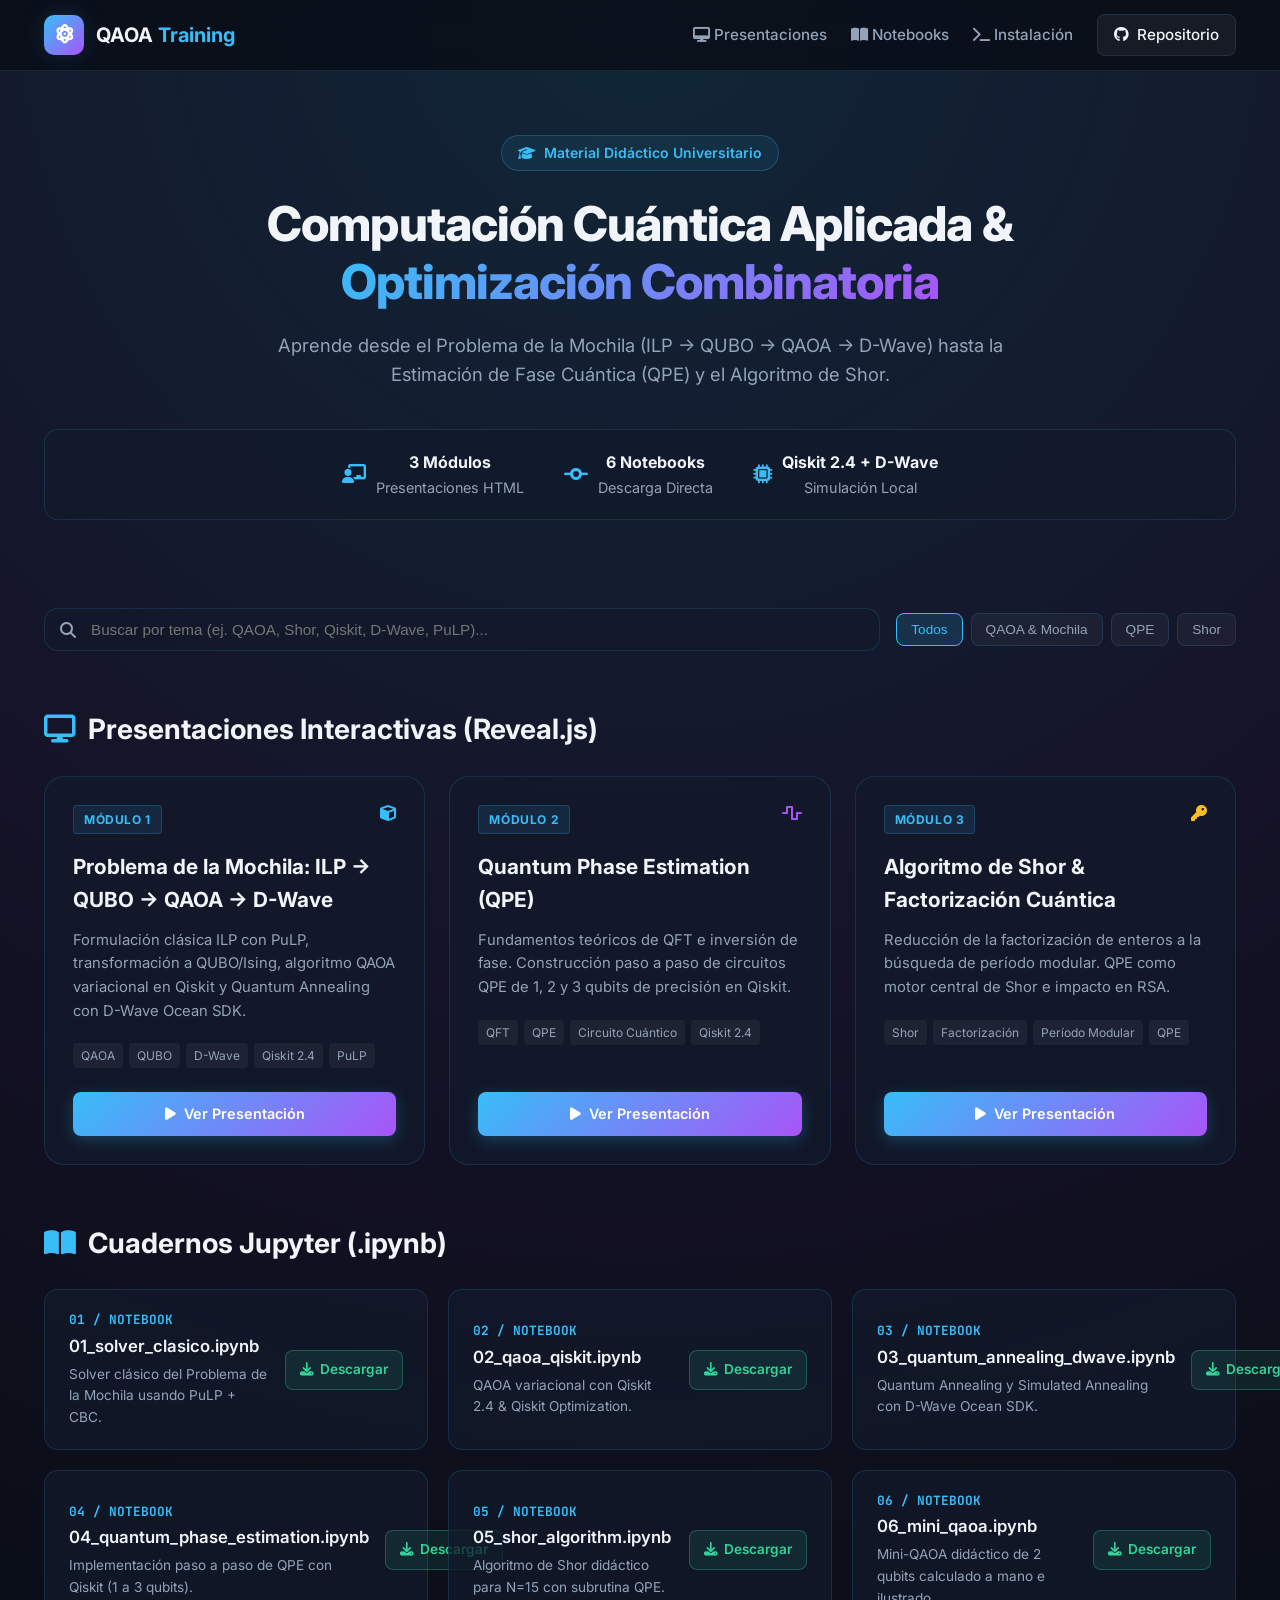
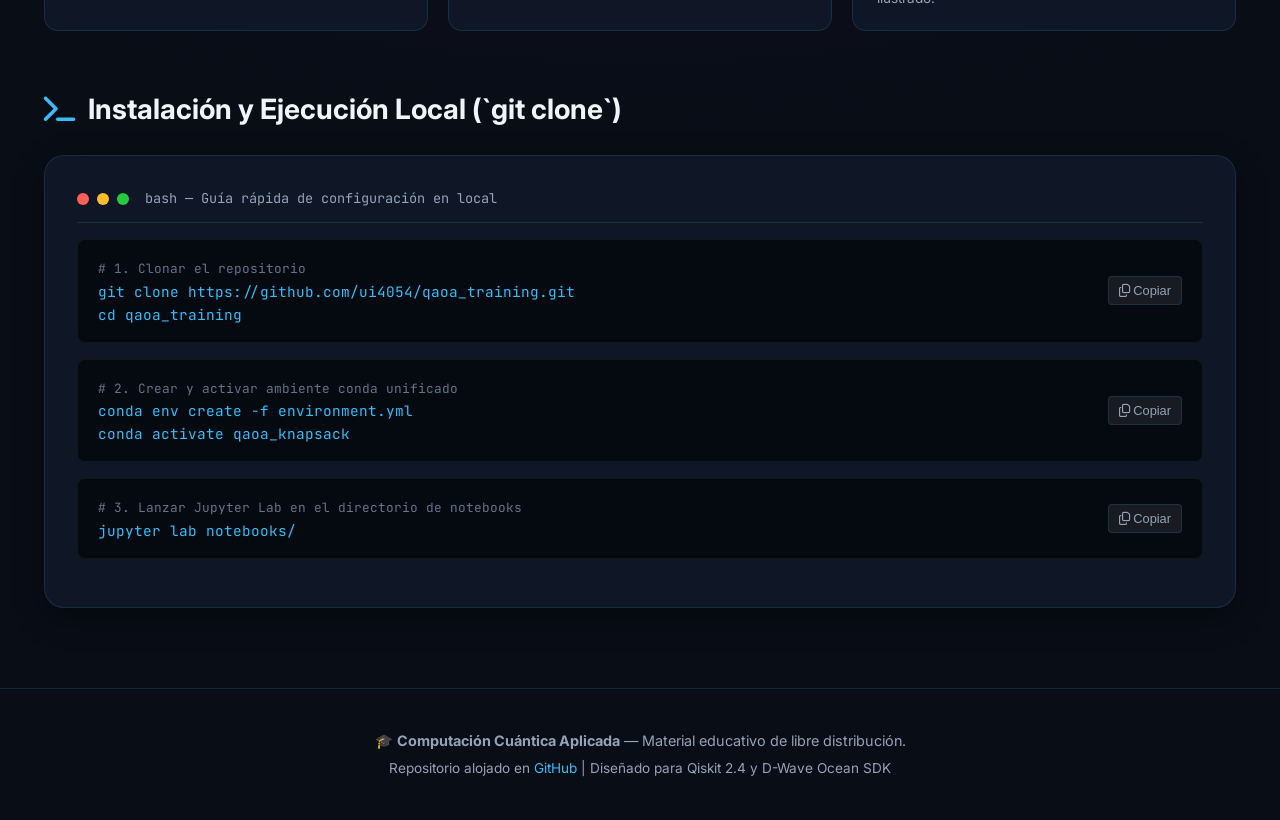
==== index.html @ 71077d7a "Load Main page" ====
<!DOCTYPE html>
<html lang="es-MX">

<head>
  <meta charset="utf-8">
  <meta name="viewport" content="width=device-width, initial-scale=1.0">
  <title>Computación Cuántica Aplicada — Hub Didáctico & Presentaciones</title>
  <meta name="description" content="Portal educativo interactivo sobre optimización combinatoria (QAOA, Quantum Annealing), Quantum Phase Estimation y Algoritmo de Shor. Presentaciones Reveal.js y notebooks Jupyter.">

  <!-- Google Fonts: Inter & JetBrains Mono -->
  <link rel="preconnect" href="https://fonts.googleapis.com">
  <link rel="preconnect" href="https://fonts.gstatic.com" crossorigin>
  <link href="https://fonts.googleapis.com/css2?family=Inter:wght@300;400;500;600;700;800&family=JetBrains+Mono:wght@400;500;700&display=swap" rel="stylesheet">

  <!-- FontAwesome Icons -->
  <link rel="stylesheet" href="https://cdnjs.cloudflare.com/ajax/libs/font-awesome/6.5.1/css/all.min.css">

  <style>
    :root {
      --bg-dark: #090d16;
      --bg-card: rgba(18, 26, 43, 0.75);
      --bg-card-hover: rgba(28, 40, 65, 0.85);
      --border-color: rgba(56, 189, 248, 0.15);
      --border-highlight: rgba(56, 189, 248, 0.4);
      --text-main: #f1f5f9;
      --text-muted: #94a3b8;
      --accent-cyan: #38bdf8;
      --accent-purple: #a855f7;
      --accent-gold: #fbbf24;
      --accent-green: #34d399;
      --accent-pink: #f472b6;
      --gradient-primary: linear-gradient(135deg, #38bdf8 0%, #a855f7 100%);
      --gradient-hero: radial-gradient(circle at 50% 0%, rgba(56, 189, 248, 0.15) 0%, rgba(168, 85, 247, 0.08) 40%, transparent 70%);
      --radius-sm: 8px;
      --radius-md: 14px;
      --radius-lg: 20px;
      --shadow-glow: 0 0 25px rgba(56, 189, 248, 0.15);
    }

    * {
      box-sizing: border-box;
      margin: 0;
      padding: 0;
    }

    body {
      font-family: 'Inter', system-ui, -apple-system, sans-serif;
      background-color: var(--bg-dark);
      background-image: var(--gradient-hero);
      color: var(--text-main);
      line-height: 1.6;
      min-height: 100vh;
      overflow-x: hidden;
    }

    /* Container */
    .container {
      max-width: 1240px;
      margin: 0 auto;
      padding: 0 1.5rem;
    }

    /* Header & Navigation */
    header {
      border-bottom: 1px solid var(--border-color);
      backdrop-filter: blur(12px);
      background: rgba(9, 13, 22, 0.8);
      position: sticky;
      top: 0;
      z-index: 100;
    }

    .nav-wrapper {
      display: flex;
      justify-content: space-between;
      align-items: center;
      height: 70px;
    }

    .logo {
      display: flex;
      align-items: center;
      gap: 12px;
      text-decoration: none;
      color: var(--text-main);
      font-weight: 700;
      font-size: 1.25rem;
    }

    .logo-icon {
      width: 40px;
      height: 40px;
      border-radius: 10px;
      background: var(--gradient-primary);
      display: flex;
      align-items: center;
      justify-content: center;
      color: #fff;
      font-size: 1.2rem;
      box-shadow: var(--shadow-glow);
    }

    .logo-text span {
      color: var(--accent-cyan);
    }

    .nav-links {
      display: flex;
      gap: 1.5rem;
      align-items: center;
      list-style: none;
    }

    .nav-links a {
      color: var(--text-muted);
      text-decoration: none;
      font-weight: 500;
      font-size: 0.95rem;
      transition: all 0.2s ease;
    }

    .nav-links a:hover {
      color: var(--accent-cyan);
    }

    .btn-git {
      background: rgba(255, 255, 255, 0.05);
      border: 1px solid var(--border-color);
      color: var(--text-main) !important;
      padding: 8px 16px;
      border-radius: var(--radius-sm);
      display: flex;
      align-items: center;
      gap: 8px;
      transition: all 0.2s ease;
    }

    .btn-git:hover {
      background: rgba(56, 189, 248, 0.1);
      border-color: var(--accent-cyan);
    }

    /* Hero Section */
    .hero {
      padding: 4rem 0 3rem;
      text-align: center;
      position: relative;
    }

    .hero-badge {
      display: inline-flex;
      align-items: center;
      gap: 8px;
      padding: 6px 16px;
      border-radius: 50px;
      background: rgba(56, 189, 248, 0.08);
      border: 1px solid rgba(56, 189, 248, 0.25);
      color: var(--accent-cyan);
      font-size: 0.875rem;
      font-weight: 600;
      margin-bottom: 1.5rem;
    }

    .hero-title {
      font-size: 3rem;
      font-weight: 800;
      line-height: 1.2;
      margin-bottom: 1.25rem;
      letter-spacing: -0.02em;
    }

    .hero-title .gradient-text {
      background: var(--gradient-primary);
      -webkit-background-clip: text;
      -webkit-text-fill-color: transparent;
    }

    .hero-subtitle {
      max-width: 780px;
      margin: 0 auto 2.5rem;
      font-size: 1.15rem;
      color: var(--text-muted);
      font-weight: 400;
    }

    .stats-bar {
      display: flex;
      justify-content: center;
      gap: 2.5rem;
      flex-wrap: wrap;
      margin-top: 2rem;
      padding: 1.25rem;
      background: var(--bg-card);
      border: 1px solid var(--border-color);
      border-radius: var(--radius-md);
      backdrop-filter: blur(8px);
    }

    .stat-item {
      display: flex;
      align-items: center;
      gap: 10px;
    }

    .stat-icon {
      color: var(--accent-cyan);
      font-size: 1.2rem;
    }

    .stat-val {
      font-weight: 700;
      color: var(--text-main);
    }

    .stat-lbl {
      color: var(--text-muted);
      font-size: 0.9rem;
    }

    /* Search & Filter Bar */
    .filter-section {
      margin: 2.5rem 0 1.5rem;
      display: flex;
      gap: 1rem;
      justify-content: space-between;
      align-items: center;
      flex-wrap: wrap;
    }

    .search-box {
      position: relative;
      flex: 1;
      min-width: 280px;
    }

    .search-box i {
      position: absolute;
      left: 16px;
      top: 50%;
      transform: translateY(-50%);
      color: var(--text-muted);
    }

    .search-input {
      width: 100%;
      padding: 12px 16px 12px 46px;
      background: var(--bg-card);
      border: 1px solid var(--border-color);
      border-radius: var(--radius-md);
      color: var(--text-main);
      font-size: 0.95rem;
      outline: none;
      transition: all 0.2s ease;
    }

    .search-input:focus {
      border-color: var(--accent-cyan);
      box-shadow: 0 0 15px rgba(56, 189, 248, 0.2);
    }

    .filter-tags {
      display: flex;
      gap: 8px;
      flex-wrap: wrap;
    }

    .tag-btn {
      background: rgba(255, 255, 255, 0.04);
      border: 1px solid var(--border-color);
      color: var(--text-muted);
      padding: 8px 14px;
      border-radius: var(--radius-sm);
      font-size: 0.85rem;
      cursor: pointer;
      transition: all 0.2s ease;
    }

    .tag-btn:hover, .tag-btn.active {
      background: rgba(56, 189, 248, 0.15);
      border-color: var(--accent-cyan);
      color: var(--accent-cyan);
    }

    /* Section Titles */
    .section-header {
      margin: 3.5rem 0 1.5rem;
      display: flex;
      align-items: center;
      justify-content: space-between;
    }

    .section-title {
      font-size: 1.75rem;
      font-weight: 700;
      display: flex;
      align-items: center;
      gap: 12px;
    }

    .section-title i {
      color: var(--accent-cyan);
    }

    /* Grid for Presentations */
    .grid-presentations {
      display: grid;
      grid-template-columns: repeat(auto-fit, minmax(350px, 1fr));
      gap: 1.5rem;
    }

    .card-pres {
      background: var(--bg-card);
      border: 1px solid var(--border-color);
      border-radius: var(--radius-lg);
      padding: 1.75rem;
      display: flex;
      flex-direction: column;
      justify-content: space-between;
      transition: all 0.3s cubic-bezier(0.4, 0, 0.2, 1);
      position: relative;
      overflow: hidden;
    }

    .card-pres::before {
      content: '';
      position: absolute;
      top: 0;
      left: 0;
      right: 0;
      height: 4px;
      background: var(--gradient-primary);
      opacity: 0;
      transition: opacity 0.3s ease;
    }

    .card-pres:hover {
      background: var(--bg-card-hover);
      border-color: var(--border-highlight);
      transform: translateY(-4px);
      box-shadow: 0 12px 30px rgba(0, 0, 0, 0.3);
    }

    .card-pres:hover::before {
      opacity: 1;
    }

    .card-header {
      display: flex;
      justify-content: space-between;
      align-items: flex-start;
      margin-bottom: 1rem;
    }

    .mod-badge {
      font-size: 0.75rem;
      font-weight: 700;
      text-transform: uppercase;
      letter-spacing: 0.05em;
      padding: 4px 10px;
      border-radius: 4px;
      background: rgba(56, 189, 248, 0.1);
      color: var(--accent-cyan);
      border: 1px solid rgba(56, 189, 248, 0.2);
    }

    .card-title {
      font-size: 1.3rem;
      font-weight: 700;
      margin-bottom: 0.75rem;
      color: var(--text-main);
    }

    .card-desc {
      color: var(--text-muted);
      font-size: 0.925rem;
      margin-bottom: 1.25rem;
      flex-grow: 1;
    }

    .tags-list {
      display: flex;
      gap: 6px;
      flex-wrap: wrap;
      margin-bottom: 1.5rem;
    }

    .badge-tag {
      font-size: 0.75rem;
      padding: 3px 8px;
      border-radius: 4px;
      background: rgba(255, 255, 255, 0.05);
      color: var(--text-muted);
    }

    .card-actions {
      display: flex;
      gap: 10px;
      flex-wrap: wrap;
    }

    .btn-primary {
      flex: 1;
      min-width: 160px;
      background: var(--gradient-primary);
      color: #fff;
      text-decoration: none;
      padding: 10px 18px;
      border-radius: var(--radius-sm);
      font-weight: 600;
      font-size: 0.9rem;
      display: inline-flex;
      align-items: center;
      justify-content: center;
      gap: 8px;
      transition: all 0.2s ease;
      box-shadow: 0 4px 15px rgba(56, 189, 248, 0.25);
    }

    .btn-primary:hover {
      opacity: 0.95;
      transform: scale(1.02);
    }

    .btn-secondary {
      background: rgba(255, 255, 255, 0.05);
      border: 1px solid var(--border-color);
      color: var(--text-main);
      text-decoration: none;
      padding: 10px 14px;
      border-radius: var(--radius-sm);
      font-size: 0.9rem;
      display: inline-flex;
      align-items: center;
      justify-content: center;
      gap: 6px;
      transition: all 0.2s ease;
    }

    .btn-secondary:hover {
      background: rgba(56, 189, 248, 0.1);
      border-color: var(--accent-cyan);
    }

    /* Grid for Notebooks */
    .grid-notebooks {
      display: grid;
      grid-template-columns: repeat(auto-fit, minmax(360px, 1fr));
      gap: 1.25rem;
    }

    .card-nb {
      background: var(--bg-card);
      border: 1px solid var(--border-color);
      border-radius: var(--radius-md);
      padding: 1.25rem 1.5rem;
      display: flex;
      align-items: center;
      justify-content: space-between;
      gap: 1rem;
      transition: all 0.2s ease;
    }

    .card-nb:hover {
      background: var(--bg-card-hover);
      border-color: var(--border-highlight);
      transform: translateX(4px);
    }

    .nb-info {
      flex: 1;
    }

    .nb-num {
      font-family: 'JetBrains Mono', monospace;
      font-size: 0.8rem;
      font-weight: 700;
      color: var(--accent-cyan);
      margin-bottom: 2px;
    }

    .nb-name {
      font-weight: 600;
      font-size: 1.05rem;
      color: var(--text-main);
      margin-bottom: 4px;
    }

    .nb-desc {
      font-size: 0.85rem;
      color: var(--text-muted);
    }

    .nb-actions {
      display: flex;
      gap: 8px;
    }

    .btn-dl {
      background: rgba(52, 211, 153, 0.1);
      border: 1px solid rgba(52, 211, 153, 0.3);
      color: var(--accent-green);
      padding: 8px 14px;
      border-radius: var(--radius-sm);
      text-decoration: none;
      font-size: 0.85rem;
      font-weight: 600;
      display: inline-flex;
      align-items: center;
      gap: 6px;
      transition: all 0.2s ease;
    }

    .btn-dl:hover {
      background: rgba(52, 211, 153, 0.2);
      transform: scale(1.05);
    }

    /* Terminal Setup Section */
    .setup-card {
      background: var(--bg-card);
      border: 1px solid var(--border-color);
      border-radius: var(--radius-lg);
      padding: 2rem;
      margin-top: 1rem;
      box-shadow: 0 10px 30px rgba(0, 0, 0, 0.4);
    }

    .term-header {
      display: flex;
      align-items: center;
      gap: 8px;
      margin-bottom: 1rem;
      padding-bottom: 0.75rem;
      border-bottom: 1px solid var(--border-color);
    }

    .term-dot {
      width: 12px;
      height: 12px;
      border-radius: 50%;
    }

    .dot-red { background: #ff5f56; }
    .dot-yellow { background: #ffbd2e; }
    .dot-green { background: #27c93f; }

    .term-title {
      font-family: 'JetBrains Mono', monospace;
      font-size: 0.85rem;
      color: var(--text-muted);
      margin-left: 8px;
    }

    .cmd-block {
      background: rgba(5, 8, 15, 0.9);
      border: 1px solid rgba(255, 255, 255, 0.05);
      border-radius: var(--radius-sm);
      padding: 1rem 1.25rem;
      font-family: 'JetBrains Mono', monospace;
      font-size: 0.9rem;
      color: #e2e8f0;
      margin-bottom: 1rem;
      display: flex;
      justify-content: space-between;
      align-items: center;
    }

    .cmd-text {
      color: var(--accent-cyan);
    }

    .cmd-comment {
      color: #64748b;
      font-size: 0.8rem;
    }

    .btn-copy {
      background: rgba(255, 255, 255, 0.08);
      border: 1px solid var(--border-color);
      color: var(--text-muted);
      padding: 6px 10px;
      border-radius: 4px;
      cursor: pointer;
      font-size: 0.8rem;
      transition: all 0.2s ease;
    }

    .btn-copy:hover {
      background: rgba(56, 189, 248, 0.2);
      color: var(--accent-cyan);
    }

    /* Footer */
    footer {
      margin-top: 5rem;
      border-top: 1px solid var(--border-color);
      padding: 2.5rem 0;
      text-align: center;
      color: var(--text-muted);
      font-size: 0.9rem;
    }

    footer a {
      color: var(--accent-cyan);
      text-decoration: none;
    }

    footer a:hover {
      text-decoration: underline;
    }

    /* Responsive */
    @media (max-width: 768px) {
      .hero-title {
        font-size: 2.1rem;
      }

      .stats-bar {
        gap: 1rem;
      }

      .nav-links {
        display: none;
      }
    }
  </style>
</head>

<body>

  <!-- Navigation -->
  <header>
    <div class="container nav-wrapper">
      <a href="#" class="logo">
        <div class="logo-icon">
          <i class="fa-solid fa-atom"></i>
        </div>
        <div class="logo-text">QAOA <span>Training</span></div>
      </a>
      <ul class="nav-links">
        <li><a href="#presentaciones"><i class="fa-solid fa-desktop"></i> Presentaciones</a></li>
        <li><a href="#notebooks"><i class="fa-solid fa-book-open"></i> Notebooks</a></li>
        <li><a href="#instalacion"><i class="fa-solid fa-terminal"></i> Instalación</a></li>
        <li>
          <a href="https://github.com/ui4054/qaoa_training" target="_blank" class="btn-git">
            <i class="fa-brands fa-github"></i> Repositorio
          </a>
        </li>
      </ul>
    </div>
  </header>

  <main class="container">

    <!-- Hero Section -->
    <section class="hero">
      <div class="hero-badge">
        <i class="fa-solid fa-graduation-cap"></i> Material Didáctico Universitario
      </div>
      <h1 class="hero-title">
        Computación Cuántica Aplicada &<br>
        <span class="gradient-text">Optimización Combinatoria</span>
      </h1>
      <p class="hero-subtitle">
        Aprende desde el Problema de la Mochila (ILP → QUBO → QAOA → D-Wave) hasta la Estimación de Fase Cuántica (QPE) y el Algoritmo de Shor.
      </p>

      <!-- Quick Stats -->
      <div class="stats-bar">
        <div class="stat-item">
          <i class="fa-solid fa-chalkboard-user stat-icon"></i>
          <div>
            <div class="stat-val">3 Módulos</div>
            <div class="stat-lbl">Presentaciones HTML</div>
          </div>
        </div>
        <div class="stat-item">
          <i class="fa-solid fa-code-commit stat-icon"></i>
          <div>
            <div class="stat-val">6 Notebooks</div>
            <div class="stat-lbl">Descarga Directa</div>
          </div>
        </div>
        <div class="stat-item">
          <i class="fa-solid fa-microchip stat-icon"></i>
          <div>
            <div class="stat-val">Qiskit 2.4 + D-Wave</div>
            <div class="stat-lbl">Simulación Local</div>
          </div>
        </div>
      </div>
    </section>

    <!-- Filter & Search Section -->
    <section class="filter-section">
      <div class="search-box">
        <i class="fa-solid fa-magnifying-glass"></i>
        <input type="text" id="searchInput" class="search-input" placeholder="Buscar por tema (ej. QAOA, Shor, Qiskit, D-Wave, PuLP)...">
      </div>
      <div class="filter-tags">
        <button class="tag-btn active" data-filter="all">Todos</button>
        <button class="tag-btn" data-filter="qaoa">QAOA & Mochila</button>
        <button class="tag-btn" data-filter="qpe">QPE</button>
        <button class="tag-btn" data-filter="shor">Shor</button>
      </div>
    </section>

    <!-- Section 1: Presentaciones HTML -->
    <section id="presentaciones">
      <div class="section-header">
        <h2 class="section-title">
          <i class="fa-solid fa-display"></i> Presentaciones Interactivas (Reveal.js)
        </h2>
      </div>

      <div class="grid-presentations" id="presentationsGrid">

        <!-- Card 1: QAOA -->
        <article class="card-pres" data-tags="qaoa mochila ilp qubo dwave qiskit">
          <div>
            <div class="card-header">
              <span class="mod-badge">Módulo 1</span>
              <i class="fa-solid fa-cube" style="color: var(--accent-cyan);"></i>
            </div>
            <h3 class="card-title">Problema de la Mochila: ILP → QUBO → QAOA → D-Wave</h3>
            <p class="card-desc">
              Formulación clásica ILP con PuLP, transformación a QUBO/Ising, algoritmo QAOA variacional en Qiskit y Quantum Annealing con D-Wave Ocean SDK.
            </p>
            <div class="tags-list">
              <span class="badge-tag">QAOA</span>
              <span class="badge-tag">QUBO</span>
              <span class="badge-tag">D-Wave</span>
              <span class="badge-tag">Qiskit 2.4</span>
              <span class="badge-tag">PuLP</span>
            </div>
          </div>
          <div class="card-actions">
            <a href="presentation/qaoa.html" target="_blank" class="btn-primary">
              <i class="fa-solid fa-play"></i> Ver Presentación
            </a>
          </div>
        </article>

        <!-- Card 2: QPE -->
        <article class="card-pres" data-tags="qpe qft fase precision qiskit">
          <div>
            <div class="card-header">
              <span class="mod-badge">Módulo 2</span>
              <i class="fa-solid fa-wave-square" style="color: var(--accent-purple);"></i>
            </div>
            <h3 class="card-title">Quantum Phase Estimation (QPE)</h3>
            <p class="card-desc">
              Fundamentos teóricos de QFT e inversión de fase. Construcción paso a paso de circuitos QPE de 1, 2 y 3 qubits de precisión en Qiskit.
            </p>
            <div class="tags-list">
              <span class="badge-tag">QFT</span>
              <span class="badge-tag">QPE</span>
              <span class="badge-tag">Circuito Cuántico</span>
              <span class="badge-tag">Qiskit 2.4</span>
            </div>
          </div>
          <div class="card-actions">
            <a href="presentation/quantum_phase_estimation.html" target="_blank" class="btn-primary">
              <i class="fa-solid fa-play"></i> Ver Presentación
            </a>
          </div>
        </article>

        <!-- Card 3: Shor -->
        <article class="card-pres" data-tags="shor rsa criptografia periodos factorizacion">
          <div>
            <div class="card-header">
              <span class="mod-badge">Módulo 3</span>
              <i class="fa-solid fa-key" style="color: var(--accent-gold);"></i>
            </div>
            <h3 class="card-title">Algoritmo de Shor & Factorización Cuántica</h3>
            <p class="card-desc">
              Reducción de la factorización de enteros a la búsqueda de período modular. QPE como motor central de Shor e impacto en RSA.
            </p>
            <div class="tags-list">
              <span class="badge-tag">Shor</span>
              <span class="badge-tag">Factorización</span>
              <span class="badge-tag">Período Modular</span>
              <span class="badge-tag">QPE</span>
            </div>
          </div>
          <div class="card-actions">
            <a href="presentation/shor_presentation.html" target="_blank" class="btn-primary">
              <i class="fa-solid fa-play"></i> Ver Presentación
            </a>
          </div>
        </article>

      </div>
    </section>

    <!-- Section 2: Notebooks Download -->
    <section id="notebooks">
      <div class="section-header">
        <h2 class="section-title">
          <i class="fa-solid fa-book-open"></i> Cuadernos Jupyter (.ipynb)
        </h2>
      </div>

      <div class="grid-notebooks" id="notebooksGrid">

        <!-- NB 1 -->
        <div class="card-nb" data-tags="qaoa mochila ilp pulp clasico">
          <div class="nb-info">
            <div class="nb-num">01 / NOTEBOOK</div>
            <div class="nb-name">01_solver_clasico.ipynb</div>
            <div class="nb-desc">Solver clásico del Problema de la Mochila usando PuLP + CBC.</div>
          </div>
          <div class="nb-actions">
            <a href="notebooks/01_solver_clasico.ipynb" download class="btn-dl" title="Descargar cuaderno">
              <i class="fa-solid fa-download"></i> Descargar
            </a>
          </div>
        </div>

        <!-- NB 2 -->
        <div class="card-nb" data-tags="qaoa qiskit mochila qubo">
          <div class="nb-info">
            <div class="nb-num">02 / NOTEBOOK</div>
            <div class="nb-name">02_qaoa_qiskit.ipynb</div>
            <div class="nb-desc">QAOA variacional con Qiskit 2.4 & Qiskit Optimization.</div>
          </div>
          <div class="nb-actions">
            <a href="notebooks/02_qaoa_qiskit.ipynb" download class="btn-dl" title="Descargar cuaderno">
              <i class="fa-solid fa-download"></i> Descargar
            </a>
          </div>
        </div>

        <!-- NB 3 -->
        <div class="card-nb" data-tags="dwave annealing mochila ocean">
          <div class="nb-info">
            <div class="nb-num">03 / NOTEBOOK</div>
            <div class="nb-name">03_quantum_annealing_dwave.ipynb</div>
            <div class="nb-desc">Quantum Annealing y Simulated Annealing con D-Wave Ocean SDK.</div>
          </div>
          <div class="nb-actions">
            <a href="notebooks/03_quantum_annealing_dwave.ipynb" download class="btn-dl" title="Descargar cuaderno">
              <i class="fa-solid fa-download"></i> Descargar
            </a>
          </div>
        </div>

        <!-- NB 4 -->
        <div class="card-nb" data-tags="qpe qft qiskit fase">
          <div class="nb-info">
            <div class="nb-num">04 / NOTEBOOK</div>
            <div class="nb-name">04_quantum_phase_estimation.ipynb</div>
            <div class="nb-desc">Implementación paso a paso de QPE con Qiskit (1 a 3 qubits).</div>
          </div>
          <div class="nb-actions">
            <a href="notebooks/04_quantum_phase_estimation.ipynb" download class="btn-dl" title="Descargar cuaderno">
              <i class="fa-solid fa-download"></i> Descargar
            </a>
          </div>
        </div>

        <!-- NB 5 -->
        <div class="card-nb" data-tags="shor factorizacion qpe qiskit">
          <div class="nb-info">
            <div class="nb-num">05 / NOTEBOOK</div>
            <div class="nb-name">05_shor_algorithm.ipynb</div>
            <div class="nb-desc">Algoritmo de Shor didáctico para N=15 con subrutina QPE.</div>
          </div>
          <div class="nb-actions">
            <a href="notebooks/05_shor_algorithm.ipynb" download class="btn-dl" title="Descargar cuaderno">
              <i class="fa-solid fa-download"></i> Descargar
            </a>
          </div>
        </div>

        <!-- NB 6 -->
        <div class="card-nb" data-tags="mini qaoa didactico manual">
          <div class="nb-info">
            <div class="nb-num">06 / NOTEBOOK</div>
            <div class="nb-name">06_mini_qaoa.ipynb</div>
            <div class="nb-desc">Mini-QAOA didáctico de 2 qubits calculado a mano e ilustrado.</div>
          </div>
          <div class="nb-actions">
            <a href="notebooks/06_mini_qaoa.ipynb" download class="btn-dl" title="Descargar cuaderno">
              <i class="fa-solid fa-download"></i> Descargar
            </a>
          </div>
        </div>

      </div>
    </section>

    <!-- Section 3: Git Clone & Local Setup -->
    <section id="instalacion">
      <div class="section-header">
        <h2 class="section-title">
          <i class="fa-solid fa-terminal"></i> Instalación y Ejecución Local (`git clone`)
        </h2>
      </div>

      <div class="setup-card">
        <div class="term-header">
          <span class="term-dot dot-red"></span>
          <span class="term-dot dot-yellow"></span>
          <span class="term-dot dot-green"></span>
          <span class="term-title">bash — Guía rápida de configuración en local</span>
        </div>

        <!-- Step 1 -->
        <div class="cmd-block">
          <div>
            <span class="cmd-comment"># 1. Clonar el repositorio</span><br>
            <span class="cmd-text">git clone https://github.com/ui4054/qaoa_training.git</span><br>
            <span class="cmd-text">cd qaoa_training</span>
          </div>
          <button class="btn-copy" onclick="copyText('git clone https://github.com/ui4054/qaoa_training.git && cd qaoa_training', this)">
            <i class="fa-regular fa-copy"></i> Copiar
          </button>
        </div>

        <!-- Step 2 -->
        <div class="cmd-block">
          <div>
            <span class="cmd-comment"># 2. Crear y activar ambiente conda unificado</span><br>
            <span class="cmd-text">conda env create -f environment.yml</span><br>
            <span class="cmd-text">conda activate qaoa_knapsack</span>
          </div>
          <button class="btn-copy" onclick="copyText('conda env create -f environment.yml && conda activate qaoa_knapsack', this)">
            <i class="fa-regular fa-copy"></i> Copiar
          </button>
        </div>

        <!-- Step 3 -->
        <div class="cmd-block">
          <div>
            <span class="cmd-comment"># 3. Lanzar Jupyter Lab en el directorio de notebooks</span><br>
            <span class="cmd-text">jupyter lab notebooks/</span>
          </div>
          <button class="btn-copy" onclick="copyText('jupyter lab notebooks/', this)">
            <i class="fa-regular fa-copy"></i> Copiar
          </button>
        </div>

      </div>
    </section>

  </main>

  <!-- Footer -->
  <footer>
    <div class="container">
      <p>🎓 <strong>Computación Cuántica Aplicada</strong> — Material educativo de libre distribución.</p>
      <p style="margin-top: 6px; font-size: 0.85rem;">
        Repositorio alojado en <a href="https://github.com/ui4054/qaoa_training" target="_blank">GitHub</a> | Diseñado para Qiskit 2.4 y D-Wave Ocean SDK
      </p>
    </div>
  </footer>

  <!-- Scripts -->
  <script>
    // Copy helper
    function copyText(text, btnElement) {
      navigator.clipboard.writeText(text).then(() => {
        const originalHTML = btnElement.innerHTML;
        btnElement.innerHTML = '<i class="fa-solid fa-check"></i> ¡Copiado!';
        btnElement.style.color = '#34d399';
        btnElement.style.borderColor = '#34d399';
        setTimeout(() => {
          btnElement.innerHTML = originalHTML;
          btnElement.style.color = '';
          btnElement.style.borderColor = '';
        }, 2000);
      });
    }

    // Search and filter logic
    const searchInput = document.getElementById('searchInput');
    const tagButtons = document.querySelectorAll('.tag-btn');
    const presCards = document.querySelectorAll('.card-pres');
    const nbCards = document.querySelectorAll('.card-nb');

    let currentFilter = 'all';

    function filterItems() {
      const query = searchInput.value.toLowerCase().trim();

      // Filter Presentations
      presCards.forEach(card => {
        const tags = card.getAttribute('data-tags') || '';
        const text = card.textContent.toLowerCase();
        const matchesTag = (currentFilter === 'all') || tags.includes(currentFilter);
        const matchesQuery = !query || text.includes(query) || tags.includes(query);

        if (matchesTag && matchesQuery) {
          card.style.display = 'flex';
        } else {
          card.style.display = 'none';
        }
      });

      // Filter Notebooks
      nbCards.forEach(card => {
        const tags = card.getAttribute('data-tags') || '';
        const text = card.textContent.toLowerCase();
        const matchesTag = (currentFilter === 'all') || tags.includes(currentFilter);
        const matchesQuery = !query || text.includes(query) || tags.includes(query);

        if (matchesTag && matchesQuery) {
          card.style.display = 'flex';
        } else {
          card.style.display = 'none';
        }
      });
    }

    searchInput.addEventListener('input', filterItems);

    tagButtons.forEach(btn => {
      btn.addEventListener('click', () => {
        tagButtons.forEach(b => b.classList.remove('active'));
        btn.classList.add('active');
        currentFilter = btn.getAttribute('data-filter');
        filterItems();
      });
    });
  </script>
</body>

</html>
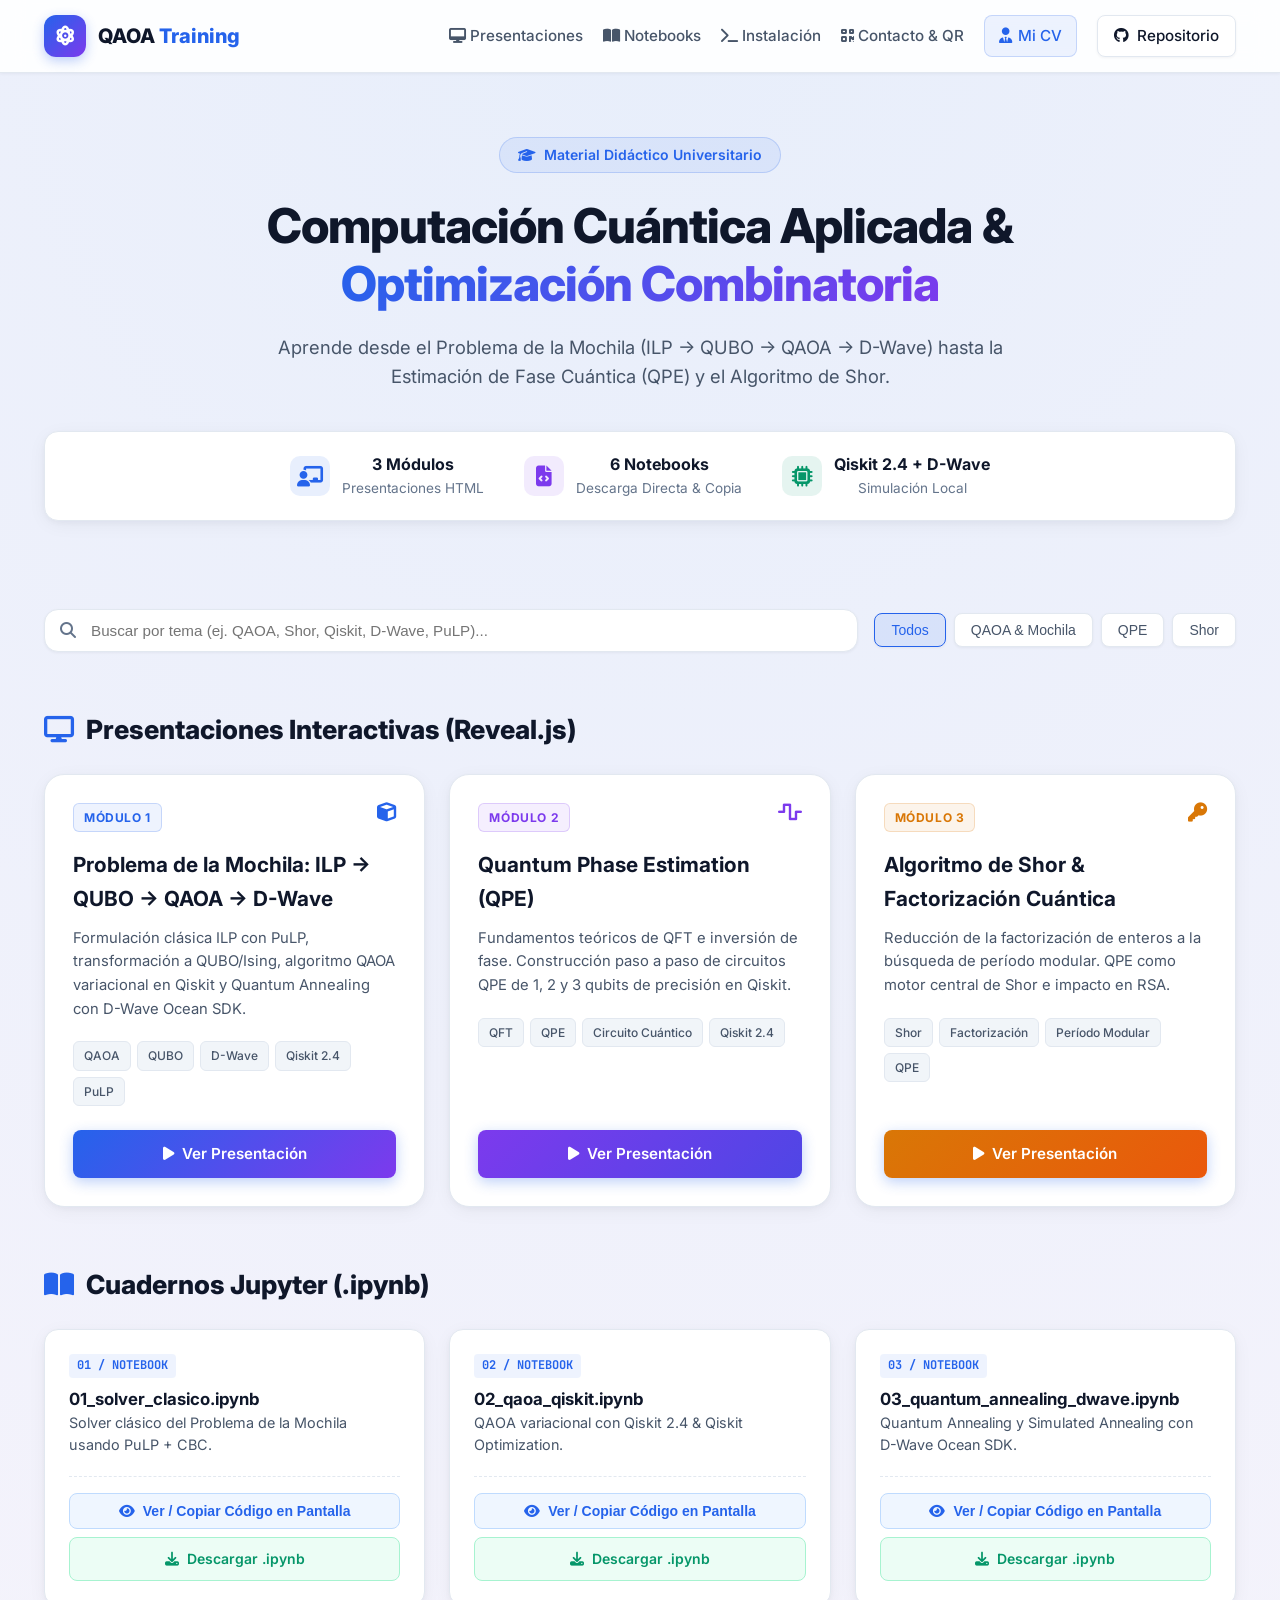
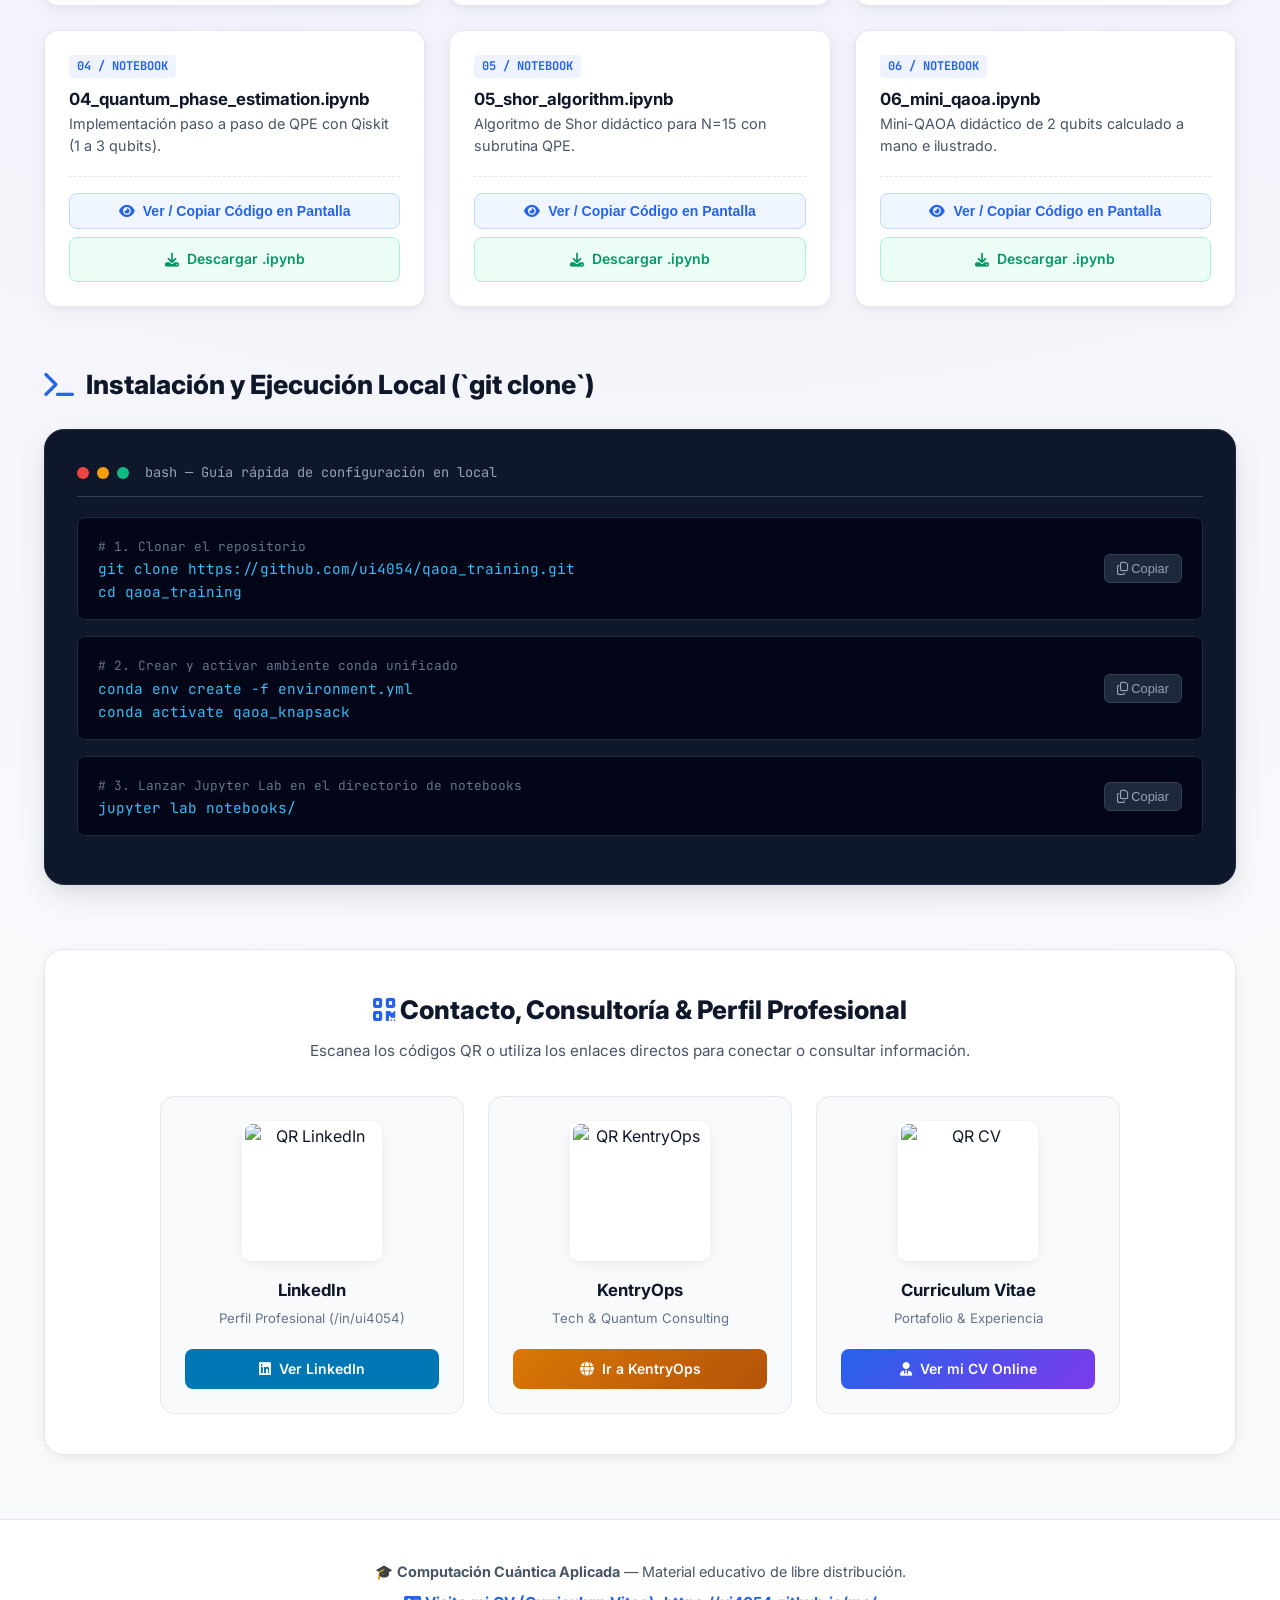
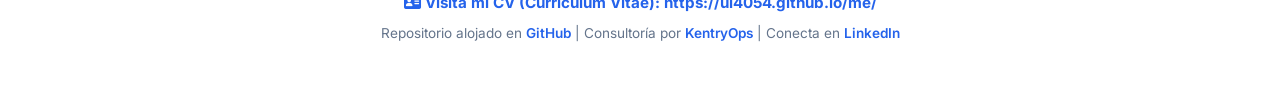
==== commit fb08b699: "Update landing page" ====
--- a/index.html
+++ b/index.html
@@ -4,685 +4,105 @@
 <head>
   <meta charset="utf-8">
   <meta name="viewport" content="width=device-width, initial-scale=1.0">
-  <title>Computación Cuántica Aplicada — Hub Didáctico & Presentaciones</title>
+  
+  <!-- Título y Metadatos de SEO -->
+  <title>Computación Cuántica Aplicada — Hub Didáctico &amp; Presentaciones</title>
   <meta name="description" content="Portal educativo interactivo sobre optimización combinatoria (QAOA, Quantum Annealing), Quantum Phase Estimation y Algoritmo de Shor. Presentaciones Reveal.js y notebooks Jupyter.">
-
-  <!-- Google Fonts: Inter & JetBrains Mono -->
+  <meta name="author" content="KentryOps &amp; ui4054">
+
+  <!-- Fuentes Externas (Google Fonts) -->
   <link rel="preconnect" href="https://fonts.googleapis.com">
   <link rel="preconnect" href="https://fonts.gstatic.com" crossorigin>
   <link href="https://fonts.googleapis.com/css2?family=Inter:wght@300;400;500;600;700;800&family=JetBrains+Mono:wght@400;500;700&display=swap" rel="stylesheet">
 
-  <!-- FontAwesome Icons -->
+  <!-- Iconografía FontAwesome -->
   <link rel="stylesheet" href="https://cdnjs.cloudflare.com/ajax/libs/font-awesome/6.5.1/css/all.min.css">
 
-  <style>
-    :root {
-      --bg-dark: #090d16;
-      --bg-card: rgba(18, 26, 43, 0.75);
-      --bg-card-hover: rgba(28, 40, 65, 0.85);
-      --border-color: rgba(56, 189, 248, 0.15);
-      --border-highlight: rgba(56, 189, 248, 0.4);
-      --text-main: #f1f5f9;
-      --text-muted: #94a3b8;
-      --accent-cyan: #38bdf8;
-      --accent-purple: #a855f7;
-      --accent-gold: #fbbf24;
-      --accent-green: #34d399;
-      --accent-pink: #f472b6;
-      --gradient-primary: linear-gradient(135deg, #38bdf8 0%, #a855f7 100%);
-      --gradient-hero: radial-gradient(circle at 50% 0%, rgba(56, 189, 248, 0.15) 0%, rgba(168, 85, 247, 0.08) 40%, transparent 70%);
-      --radius-sm: 8px;
-      --radius-md: 14px;
-      --radius-lg: 20px;
-      --shadow-glow: 0 0 25px rgba(56, 189, 248, 0.15);
-    }
-
-    * {
-      box-sizing: border-box;
-      margin: 0;
-      padding: 0;
-    }
-
-    body {
-      font-family: 'Inter', system-ui, -apple-system, sans-serif;
-      background-color: var(--bg-dark);
-      background-image: var(--gradient-hero);
-      color: var(--text-main);
-      line-height: 1.6;
-      min-height: 100vh;
-      overflow-x: hidden;
-    }
-
-    /* Container */
-    .container {
-      max-width: 1240px;
-      margin: 0 auto;
-      padding: 0 1.5rem;
-    }
-
-    /* Header & Navigation */
-    header {
-      border-bottom: 1px solid var(--border-color);
-      backdrop-filter: blur(12px);
-      background: rgba(9, 13, 22, 0.8);
-      position: sticky;
-      top: 0;
-      z-index: 100;
-    }
-
-    .nav-wrapper {
-      display: flex;
-      justify-content: space-between;
-      align-items: center;
-      height: 70px;
-    }
-
-    .logo {
-      display: flex;
-      align-items: center;
-      gap: 12px;
-      text-decoration: none;
-      color: var(--text-main);
-      font-weight: 700;
-      font-size: 1.25rem;
-    }
-
-    .logo-icon {
-      width: 40px;
-      height: 40px;
-      border-radius: 10px;
-      background: var(--gradient-primary);
-      display: flex;
-      align-items: center;
-      justify-content: center;
-      color: #fff;
-      font-size: 1.2rem;
-      box-shadow: var(--shadow-glow);
-    }
-
-    .logo-text span {
-      color: var(--accent-cyan);
-    }
-
-    .nav-links {
-      display: flex;
-      gap: 1.5rem;
-      align-items: center;
-      list-style: none;
-    }
-
-    .nav-links a {
-      color: var(--text-muted);
-      text-decoration: none;
-      font-weight: 500;
-      font-size: 0.95rem;
-      transition: all 0.2s ease;
-    }
-
-    .nav-links a:hover {
-      color: var(--accent-cyan);
-    }
-
-    .btn-git {
-      background: rgba(255, 255, 255, 0.05);
-      border: 1px solid var(--border-color);
-      color: var(--text-main) !important;
-      padding: 8px 16px;
-      border-radius: var(--radius-sm);
-      display: flex;
-      align-items: center;
-      gap: 8px;
-      transition: all 0.2s ease;
-    }
-
-    .btn-git:hover {
-      background: rgba(56, 189, 248, 0.1);
-      border-color: var(--accent-cyan);
-    }
-
-    /* Hero Section */
-    .hero {
-      padding: 4rem 0 3rem;
-      text-align: center;
-      position: relative;
-    }
-
-    .hero-badge {
-      display: inline-flex;
-      align-items: center;
-      gap: 8px;
-      padding: 6px 16px;
-      border-radius: 50px;
-      background: rgba(56, 189, 248, 0.08);
-      border: 1px solid rgba(56, 189, 248, 0.25);
-      color: var(--accent-cyan);
-      font-size: 0.875rem;
-      font-weight: 600;
-      margin-bottom: 1.5rem;
-    }
-
-    .hero-title {
-      font-size: 3rem;
-      font-weight: 800;
-      line-height: 1.2;
-      margin-bottom: 1.25rem;
-      letter-spacing: -0.02em;
-    }
-
-    .hero-title .gradient-text {
-      background: var(--gradient-primary);
-      -webkit-background-clip: text;
-      -webkit-text-fill-color: transparent;
-    }
-
-    .hero-subtitle {
-      max-width: 780px;
-      margin: 0 auto 2.5rem;
-      font-size: 1.15rem;
-      color: var(--text-muted);
-      font-weight: 400;
-    }
-
-    .stats-bar {
-      display: flex;
-      justify-content: center;
-      gap: 2.5rem;
-      flex-wrap: wrap;
-      margin-top: 2rem;
-      padding: 1.25rem;
-      background: var(--bg-card);
-      border: 1px solid var(--border-color);
-      border-radius: var(--radius-md);
-      backdrop-filter: blur(8px);
-    }
-
-    .stat-item {
-      display: flex;
-      align-items: center;
-      gap: 10px;
-    }
-
-    .stat-icon {
-      color: var(--accent-cyan);
-      font-size: 1.2rem;
-    }
-
-    .stat-val {
-      font-weight: 700;
-      color: var(--text-main);
-    }
-
-    .stat-lbl {
-      color: var(--text-muted);
-      font-size: 0.9rem;
-    }
-
-    /* Search & Filter Bar */
-    .filter-section {
-      margin: 2.5rem 0 1.5rem;
-      display: flex;
-      gap: 1rem;
-      justify-content: space-between;
-      align-items: center;
-      flex-wrap: wrap;
-    }
-
-    .search-box {
-      position: relative;
-      flex: 1;
-      min-width: 280px;
-    }
-
-    .search-box i {
-      position: absolute;
-      left: 16px;
-      top: 50%;
-      transform: translateY(-50%);
-      color: var(--text-muted);
-    }
-
-    .search-input {
-      width: 100%;
-      padding: 12px 16px 12px 46px;
-      background: var(--bg-card);
-      border: 1px solid var(--border-color);
-      border-radius: var(--radius-md);
-      color: var(--text-main);
-      font-size: 0.95rem;
-      outline: none;
-      transition: all 0.2s ease;
-    }
-
-    .search-input:focus {
-      border-color: var(--accent-cyan);
-      box-shadow: 0 0 15px rgba(56, 189, 248, 0.2);
-    }
-
-    .filter-tags {
-      display: flex;
-      gap: 8px;
-      flex-wrap: wrap;
-    }
-
-    .tag-btn {
-      background: rgba(255, 255, 255, 0.04);
-      border: 1px solid var(--border-color);
-      color: var(--text-muted);
-      padding: 8px 14px;
-      border-radius: var(--radius-sm);
-      font-size: 0.85rem;
-      cursor: pointer;
-      transition: all 0.2s ease;
-    }
-
-    .tag-btn:hover, .tag-btn.active {
-      background: rgba(56, 189, 248, 0.15);
-      border-color: var(--accent-cyan);
-      color: var(--accent-cyan);
-    }
-
-    /* Section Titles */
-    .section-header {
-      margin: 3.5rem 0 1.5rem;
-      display: flex;
-      align-items: center;
-      justify-content: space-between;
-    }
-
-    .section-title {
-      font-size: 1.75rem;
-      font-weight: 700;
-      display: flex;
-      align-items: center;
-      gap: 12px;
-    }
-
-    .section-title i {
-      color: var(--accent-cyan);
-    }
-
-    /* Grid for Presentations */
-    .grid-presentations {
-      display: grid;
-      grid-template-columns: repeat(auto-fit, minmax(350px, 1fr));
-      gap: 1.5rem;
-    }
-
-    .card-pres {
-      background: var(--bg-card);
-      border: 1px solid var(--border-color);
-      border-radius: var(--radius-lg);
-      padding: 1.75rem;
-      display: flex;
-      flex-direction: column;
-      justify-content: space-between;
-      transition: all 0.3s cubic-bezier(0.4, 0, 0.2, 1);
-      position: relative;
-      overflow: hidden;
-    }
-
-    .card-pres::before {
-      content: '';
-      position: absolute;
-      top: 0;
-      left: 0;
-      right: 0;
-      height: 4px;
-      background: var(--gradient-primary);
-      opacity: 0;
-      transition: opacity 0.3s ease;
-    }
-
-    .card-pres:hover {
-      background: var(--bg-card-hover);
-      border-color: var(--border-highlight);
-      transform: translateY(-4px);
-      box-shadow: 0 12px 30px rgba(0, 0, 0, 0.3);
-    }
-
-    .card-pres:hover::before {
-      opacity: 1;
-    }
-
-    .card-header {
-      display: flex;
-      justify-content: space-between;
-      align-items: flex-start;
-      margin-bottom: 1rem;
-    }
-
-    .mod-badge {
-      font-size: 0.75rem;
-      font-weight: 700;
-      text-transform: uppercase;
-      letter-spacing: 0.05em;
-      padding: 4px 10px;
-      border-radius: 4px;
-      background: rgba(56, 189, 248, 0.1);
-      color: var(--accent-cyan);
-      border: 1px solid rgba(56, 189, 248, 0.2);
-    }
-
-    .card-title {
-      font-size: 1.3rem;
-      font-weight: 700;
-      margin-bottom: 0.75rem;
-      color: var(--text-main);
-    }
-
-    .card-desc {
-      color: var(--text-muted);
-      font-size: 0.925rem;
-      margin-bottom: 1.25rem;
-      flex-grow: 1;
-    }
-
-    .tags-list {
-      display: flex;
-      gap: 6px;
-      flex-wrap: wrap;
-      margin-bottom: 1.5rem;
-    }
-
-    .badge-tag {
-      font-size: 0.75rem;
-      padding: 3px 8px;
-      border-radius: 4px;
-      background: rgba(255, 255, 255, 0.05);
-      color: var(--text-muted);
-    }
-
-    .card-actions {
-      display: flex;
-      gap: 10px;
-      flex-wrap: wrap;
-    }
-
-    .btn-primary {
-      flex: 1;
-      min-width: 160px;
-      background: var(--gradient-primary);
-      color: #fff;
-      text-decoration: none;
-      padding: 10px 18px;
-      border-radius: var(--radius-sm);
-      font-weight: 600;
-      font-size: 0.9rem;
-      display: inline-flex;
-      align-items: center;
-      justify-content: center;
-      gap: 8px;
-      transition: all 0.2s ease;
-      box-shadow: 0 4px 15px rgba(56, 189, 248, 0.25);
-    }
-
-    .btn-primary:hover {
-      opacity: 0.95;
-      transform: scale(1.02);
-    }
-
-    .btn-secondary {
-      background: rgba(255, 255, 255, 0.05);
-      border: 1px solid var(--border-color);
-      color: var(--text-main);
-      text-decoration: none;
-      padding: 10px 14px;
-      border-radius: var(--radius-sm);
-      font-size: 0.9rem;
-      display: inline-flex;
-      align-items: center;
-      justify-content: center;
-      gap: 6px;
-      transition: all 0.2s ease;
-    }
-
-    .btn-secondary:hover {
-      background: rgba(56, 189, 248, 0.1);
-      border-color: var(--accent-cyan);
-    }
-
-    /* Grid for Notebooks */
-    .grid-notebooks {
-      display: grid;
-      grid-template-columns: repeat(auto-fit, minmax(360px, 1fr));
-      gap: 1.25rem;
-    }
-
-    .card-nb {
-      background: var(--bg-card);
-      border: 1px solid var(--border-color);
-      border-radius: var(--radius-md);
-      padding: 1.25rem 1.5rem;
-      display: flex;
-      align-items: center;
-      justify-content: space-between;
-      gap: 1rem;
-      transition: all 0.2s ease;
-    }
-
-    .card-nb:hover {
-      background: var(--bg-card-hover);
-      border-color: var(--border-highlight);
-      transform: translateX(4px);
-    }
-
-    .nb-info {
-      flex: 1;
-    }
-
-    .nb-num {
-      font-family: 'JetBrains Mono', monospace;
-      font-size: 0.8rem;
-      font-weight: 700;
-      color: var(--accent-cyan);
-      margin-bottom: 2px;
-    }
-
-    .nb-name {
-      font-weight: 600;
-      font-size: 1.05rem;
-      color: var(--text-main);
-      margin-bottom: 4px;
-    }
-
-    .nb-desc {
-      font-size: 0.85rem;
-      color: var(--text-muted);
-    }
-
-    .nb-actions {
-      display: flex;
-      gap: 8px;
-    }
-
-    .btn-dl {
-      background: rgba(52, 211, 153, 0.1);
-      border: 1px solid rgba(52, 211, 153, 0.3);
-      color: var(--accent-green);
-      padding: 8px 14px;
-      border-radius: var(--radius-sm);
-      text-decoration: none;
-      font-size: 0.85rem;
-      font-weight: 600;
-      display: inline-flex;
-      align-items: center;
-      gap: 6px;
-      transition: all 0.2s ease;
-    }
-
-    .btn-dl:hover {
-      background: rgba(52, 211, 153, 0.2);
-      transform: scale(1.05);
-    }
-
-    /* Terminal Setup Section */
-    .setup-card {
-      background: var(--bg-card);
-      border: 1px solid var(--border-color);
-      border-radius: var(--radius-lg);
-      padding: 2rem;
-      margin-top: 1rem;
-      box-shadow: 0 10px 30px rgba(0, 0, 0, 0.4);
-    }
-
-    .term-header {
-      display: flex;
-      align-items: center;
-      gap: 8px;
-      margin-bottom: 1rem;
-      padding-bottom: 0.75rem;
-      border-bottom: 1px solid var(--border-color);
-    }
-
-    .term-dot {
-      width: 12px;
-      height: 12px;
-      border-radius: 50%;
-    }
-
-    .dot-red { background: #ff5f56; }
-    .dot-yellow { background: #ffbd2e; }
-    .dot-green { background: #27c93f; }
-
-    .term-title {
-      font-family: 'JetBrains Mono', monospace;
-      font-size: 0.85rem;
-      color: var(--text-muted);
-      margin-left: 8px;
-    }
-
-    .cmd-block {
-      background: rgba(5, 8, 15, 0.9);
-      border: 1px solid rgba(255, 255, 255, 0.05);
-      border-radius: var(--radius-sm);
-      padding: 1rem 1.25rem;
-      font-family: 'JetBrains Mono', monospace;
-      font-size: 0.9rem;
-      color: #e2e8f0;
-      margin-bottom: 1rem;
-      display: flex;
-      justify-content: space-between;
-      align-items: center;
-    }
-
-    .cmd-text {
-      color: var(--accent-cyan);
-    }
-
-    .cmd-comment {
-      color: #64748b;
-      font-size: 0.8rem;
-    }
-
-    .btn-copy {
-      background: rgba(255, 255, 255, 0.08);
-      border: 1px solid var(--border-color);
-      color: var(--text-muted);
-      padding: 6px 10px;
-      border-radius: 4px;
-      cursor: pointer;
-      font-size: 0.8rem;
-      transition: all 0.2s ease;
-    }
-
-    .btn-copy:hover {
-      background: rgba(56, 189, 248, 0.2);
-      color: var(--accent-cyan);
-    }
-
-    /* Footer */
-    footer {
-      margin-top: 5rem;
-      border-top: 1px solid var(--border-color);
-      padding: 2.5rem 0;
-      text-align: center;
-      color: var(--text-muted);
-      font-size: 0.9rem;
-    }
-
-    footer a {
-      color: var(--accent-cyan);
-      text-decoration: none;
-    }
-
-    footer a:hover {
-      text-decoration: underline;
-    }
-
-    /* Responsive */
-    @media (max-width: 768px) {
-      .hero-title {
-        font-size: 2.1rem;
-      }
-
-      .stats-bar {
-        gap: 1rem;
-      }
-
-      .nav-links {
-        display: none;
-      }
-    }
-  </style>
+  <!-- Hoja de Estilos Modular Externa (Separación de Responsabilidades CSS) -->
+  <link rel="stylesheet" href="css/styles.css">
+
+  <!-- Lógica de Interacción JavaScript Externa (Carga Diferida) -->
+  <script src="js/main.js" defer></script>
 </head>
 
 <body>
 
-  <!-- Navigation -->
+  <!-- ==================================================================== -->
+  <!-- 1. ENCABEZADO Y NAVEGACIÓN PRINCIPAL (HEADER)                        -->
+  <!-- ==================================================================== -->
   <header>
     <div class="container nav-wrapper">
-      <a href="#" class="logo">
+      <a href="#" class="logo" aria-label="Inicio QAOA Training">
         <div class="logo-icon">
           <i class="fa-solid fa-atom"></i>
         </div>
         <div class="logo-text">QAOA <span>Training</span></div>
       </a>
-      <ul class="nav-links">
-        <li><a href="#presentaciones"><i class="fa-solid fa-desktop"></i> Presentaciones</a></li>
-        <li><a href="#notebooks"><i class="fa-solid fa-book-open"></i> Notebooks</a></li>
-        <li><a href="#instalacion"><i class="fa-solid fa-terminal"></i> Instalación</a></li>
-        <li>
-          <a href="https://github.com/ui4054/qaoa_training" target="_blank" class="btn-git">
-            <i class="fa-brands fa-github"></i> Repositorio
-          </a>
-        </li>
-      </ul>
+      
+      <!-- Menú de Navegación -->
+      <nav>
+        <ul class="nav-links">
+          <li><a href="#presentaciones"><i class="fa-solid fa-desktop"></i> Presentaciones</a></li>
+          <li><a href="#notebooks"><i class="fa-solid fa-book-open"></i> Notebooks</a></li>
+          <li><a href="#instalacion"><i class="fa-solid fa-terminal"></i> Instalación</a></li>
+          <li><a href="#contacto"><i class="fa-solid fa-qrcode"></i> Contacto &amp; QR</a></li>
+          <li>
+            <a href="https://ui4054.github.io/me/" target="_blank" class="btn-cv-nav" title="Ver mi Curriculum Vitae Online">
+              <i class="fa-solid fa-user-tie"></i> Mi CV
+            </a>
+          </li>
+          <li>
+            <a href="https://github.com/ui4054/qaoa_training" target="_blank" class="btn-git" title="Repositorio oficial en GitHub">
+              <i class="fa-brands fa-github"></i> Repositorio
+            </a>
+          </li>
+        </ul>
+      </nav>
     </div>
   </header>
 
+  <!-- ==================================================================== -->
+  <!-- 2. CONTENIDO PRINCIPAL (MAIN)                                       -->
+  <!-- ==================================================================== -->
   <main class="container">
 
-    <!-- Hero Section -->
+    <!-- SECCIÓN HERO DE BIENVENIDA -->
     <section class="hero">
       <div class="hero-badge">
         <i class="fa-solid fa-graduation-cap"></i> Material Didáctico Universitario
       </div>
       <h1 class="hero-title">
-        Computación Cuántica Aplicada &<br>
+        Computación Cuántica Aplicada &amp;<br>
         <span class="gradient-text">Optimización Combinatoria</span>
       </h1>
       <p class="hero-subtitle">
         Aprende desde el Problema de la Mochila (ILP → QUBO → QAOA → D-Wave) hasta la Estimación de Fase Cuántica (QPE) y el Algoritmo de Shor.
       </p>
 
-      <!-- Quick Stats -->
+      <!-- Resumen de Métricas del Curso -->
       <div class="stats-bar">
         <div class="stat-item">
-          <i class="fa-solid fa-chalkboard-user stat-icon"></i>
+          <div class="stat-icon">
+            <i class="fa-solid fa-chalkboard-user"></i>
+          </div>
           <div>
             <div class="stat-val">3 Módulos</div>
             <div class="stat-lbl">Presentaciones HTML</div>
           </div>
         </div>
         <div class="stat-item">
-          <i class="fa-solid fa-code-commit stat-icon"></i>
+          <div class="stat-icon" style="color: var(--accent-purple); background: rgba(124, 58, 237, 0.1);">
+            <i class="fa-solid fa-file-code"></i>
+          </div>
           <div>
             <div class="stat-val">6 Notebooks</div>
-            <div class="stat-lbl">Descarga Directa</div>
+            <div class="stat-lbl">Descarga Directa &amp; Copia</div>
           </div>
         </div>
         <div class="stat-item">
-          <i class="fa-solid fa-microchip stat-icon"></i>
+          <div class="stat-icon" style="color: var(--accent-green); background: rgba(5, 150, 105, 0.1);">
+            <i class="fa-solid fa-microchip"></i>
+          </div>
           <div>
             <div class="stat-val">Qiskit 2.4 + D-Wave</div>
             <div class="stat-lbl">Simulación Local</div>
@@ -691,21 +111,21 @@
       </div>
     </section>
 
-    <!-- Filter & Search Section -->
-    <section class="filter-section">
+    <!-- SECCIÓN DE BÚSQUEDA Y FILTRADO DINÁMICO -->
+    <section class="filter-section" aria-label="Buscador y filtros">
       <div class="search-box">
         <i class="fa-solid fa-magnifying-glass"></i>
         <input type="text" id="searchInput" class="search-input" placeholder="Buscar por tema (ej. QAOA, Shor, Qiskit, D-Wave, PuLP)...">
       </div>
       <div class="filter-tags">
         <button class="tag-btn active" data-filter="all">Todos</button>
-        <button class="tag-btn" data-filter="qaoa">QAOA & Mochila</button>
+        <button class="tag-btn" data-filter="qaoa">QAOA &amp; Mochila</button>
         <button class="tag-btn" data-filter="qpe">QPE</button>
         <button class="tag-btn" data-filter="shor">Shor</button>
       </div>
     </section>
 
-    <!-- Section 1: Presentaciones HTML -->
+    <!-- SECCIÓN 1: PRESENTACIONES INTERACTIVAS REVEAL.JS -->
     <section id="presentaciones">
       <div class="section-header">
         <h2 class="section-title">
@@ -715,12 +135,12 @@
 
       <div class="grid-presentations" id="presentationsGrid">
 
-        <!-- Card 1: QAOA -->
+        <!-- Tarjeta 1: QAOA -->
         <article class="card-pres" data-tags="qaoa mochila ilp qubo dwave qiskit">
           <div>
             <div class="card-header">
               <span class="mod-badge">Módulo 1</span>
-              <i class="fa-solid fa-cube" style="color: var(--accent-cyan);"></i>
+              <i class="fa-solid fa-cube" style="color: var(--accent-blue); font-size: 1.2rem;"></i>
             </div>
             <h3 class="card-title">Problema de la Mochila: ILP → QUBO → QAOA → D-Wave</h3>
             <p class="card-desc">
@@ -741,12 +161,12 @@
           </div>
         </article>
 
-        <!-- Card 2: QPE -->
+        <!-- Tarjeta 2: QPE -->
         <article class="card-pres" data-tags="qpe qft fase precision qiskit">
           <div>
             <div class="card-header">
-              <span class="mod-badge">Módulo 2</span>
-              <i class="fa-solid fa-wave-square" style="color: var(--accent-purple);"></i>
+              <span class="mod-badge" style="color: var(--accent-purple); background: rgba(124, 58, 237, 0.08); border-color: rgba(124, 58, 237, 0.2);">Módulo 2</span>
+              <i class="fa-solid fa-wave-square" style="color: var(--accent-purple); font-size: 1.2rem;"></i>
             </div>
             <h3 class="card-title">Quantum Phase Estimation (QPE)</h3>
             <p class="card-desc">
@@ -760,20 +180,20 @@
             </div>
           </div>
           <div class="card-actions">
-            <a href="presentation/quantum_phase_estimation.html" target="_blank" class="btn-primary">
+            <a href="presentation/quantum_phase_estimation.html" target="_blank" class="btn-primary" style="background: linear-gradient(135deg, #7c3aed 0%, #4f46e5 100%);">
               <i class="fa-solid fa-play"></i> Ver Presentación
             </a>
           </div>
         </article>
 
-        <!-- Card 3: Shor -->
+        <!-- Tarjeta 3: Shor -->
         <article class="card-pres" data-tags="shor rsa criptografia periodos factorizacion">
           <div>
             <div class="card-header">
-              <span class="mod-badge">Módulo 3</span>
-              <i class="fa-solid fa-key" style="color: var(--accent-gold);"></i>
-            </div>
-            <h3 class="card-title">Algoritmo de Shor & Factorización Cuántica</h3>
+              <span class="mod-badge" style="color: var(--accent-amber); background: rgba(217, 119, 6, 0.08); border-color: rgba(217, 119, 6, 0.2);">Módulo 3</span>
+              <i class="fa-solid fa-key" style="color: var(--accent-amber); font-size: 1.2rem;"></i>
+            </div>
+            <h3 class="card-title">Algoritmo de Shor &amp; Factorización Cuántica</h3>
             <p class="card-desc">
               Reducción de la factorización de enteros a la búsqueda de período modular. QPE como motor central de Shor e impacto en RSA.
             </p>
@@ -785,7 +205,7 @@
             </div>
           </div>
           <div class="card-actions">
-            <a href="presentation/shor_presentation.html" target="_blank" class="btn-primary">
+            <a href="presentation/shor_presentation.html" target="_blank" class="btn-primary" style="background: linear-gradient(135deg, #d97706 0%, #ea580c 100%);">
               <i class="fa-solid fa-play"></i> Ver Presentación
             </a>
           </div>
@@ -794,7 +214,7 @@
       </div>
     </section>
 
-    <!-- Section 2: Notebooks Download -->
+    <!-- SECCIÓN 2: DESCARGA INDIVIDUAL Y VISTA PREVIA DE NOTEBOOKS -->
     <section id="notebooks">
       <div class="section-header">
         <h2 class="section-title">
@@ -804,94 +224,124 @@
 
       <div class="grid-notebooks" id="notebooksGrid">
 
-        <!-- NB 1 -->
-        <div class="card-nb" data-tags="qaoa mochila ilp pulp clasico">
-          <div class="nb-info">
-            <div class="nb-num">01 / NOTEBOOK</div>
-            <div class="nb-name">01_solver_clasico.ipynb</div>
-            <div class="nb-desc">Solver clásico del Problema de la Mochila usando PuLP + CBC.</div>
-          </div>
-          <div class="nb-actions">
-            <a href="notebooks/01_solver_clasico.ipynb" download class="btn-dl" title="Descargar cuaderno">
-              <i class="fa-solid fa-download"></i> Descargar
-            </a>
-          </div>
-        </div>
-
-        <!-- NB 2 -->
-        <div class="card-nb" data-tags="qaoa qiskit mochila qubo">
-          <div class="nb-info">
-            <div class="nb-num">02 / NOTEBOOK</div>
-            <div class="nb-name">02_qaoa_qiskit.ipynb</div>
-            <div class="nb-desc">QAOA variacional con Qiskit 2.4 & Qiskit Optimization.</div>
-          </div>
-          <div class="nb-actions">
-            <a href="notebooks/02_qaoa_qiskit.ipynb" download class="btn-dl" title="Descargar cuaderno">
-              <i class="fa-solid fa-download"></i> Descargar
-            </a>
-          </div>
-        </div>
-
-        <!-- NB 3 -->
-        <div class="card-nb" data-tags="dwave annealing mochila ocean">
-          <div class="nb-info">
-            <div class="nb-num">03 / NOTEBOOK</div>
-            <div class="nb-name">03_quantum_annealing_dwave.ipynb</div>
-            <div class="nb-desc">Quantum Annealing y Simulated Annealing con D-Wave Ocean SDK.</div>
-          </div>
-          <div class="nb-actions">
-            <a href="notebooks/03_quantum_annealing_dwave.ipynb" download class="btn-dl" title="Descargar cuaderno">
-              <i class="fa-solid fa-download"></i> Descargar
-            </a>
-          </div>
-        </div>
-
-        <!-- NB 4 -->
-        <div class="card-nb" data-tags="qpe qft qiskit fase">
-          <div class="nb-info">
-            <div class="nb-num">04 / NOTEBOOK</div>
-            <div class="nb-name">04_quantum_phase_estimation.ipynb</div>
-            <div class="nb-desc">Implementación paso a paso de QPE con Qiskit (1 a 3 qubits).</div>
-          </div>
-          <div class="nb-actions">
-            <a href="notebooks/04_quantum_phase_estimation.ipynb" download class="btn-dl" title="Descargar cuaderno">
-              <i class="fa-solid fa-download"></i> Descargar
-            </a>
-          </div>
-        </div>
-
-        <!-- NB 5 -->
-        <div class="card-nb" data-tags="shor factorizacion qpe qiskit">
-          <div class="nb-info">
-            <div class="nb-num">05 / NOTEBOOK</div>
-            <div class="nb-name">05_shor_algorithm.ipynb</div>
-            <div class="nb-desc">Algoritmo de Shor didáctico para N=15 con subrutina QPE.</div>
-          </div>
-          <div class="nb-actions">
-            <a href="notebooks/05_shor_algorithm.ipynb" download class="btn-dl" title="Descargar cuaderno">
-              <i class="fa-solid fa-download"></i> Descargar
-            </a>
-          </div>
-        </div>
-
-        <!-- NB 6 -->
-        <div class="card-nb" data-tags="mini qaoa didactico manual">
-          <div class="nb-info">
-            <div class="nb-num">06 / NOTEBOOK</div>
-            <div class="nb-name">06_mini_qaoa.ipynb</div>
-            <div class="nb-desc">Mini-QAOA didáctico de 2 qubits calculado a mano e ilustrado.</div>
-          </div>
-          <div class="nb-actions">
-            <a href="notebooks/06_mini_qaoa.ipynb" download class="btn-dl" title="Descargar cuaderno">
-              <i class="fa-solid fa-download"></i> Descargar
-            </a>
-          </div>
-        </div>
-
-      </div>
-    </section>
-
-    <!-- Section 3: Git Clone & Local Setup -->
+        <!-- Notebook 1 -->
+        <article class="card-nb" data-tags="qaoa mochila ilp pulp clasico">
+          <div>
+            <div class="nb-header">
+              <span class="nb-num">01 / NOTEBOOK</span>
+            </div>
+            <h3 class="nb-name">01_solver_clasico.ipynb</h3>
+            <p class="nb-desc">Solver clásico del Problema de la Mochila usando PuLP + CBC.</p>
+          </div>
+          <div class="nb-action-box">
+            <button class="btn-view-code" onclick="openNotebookModal('notebooks/01_solver_clasico.ipynb', '01_solver_clasico.ipynb')">
+              <i class="fa-solid fa-eye"></i> Ver / Copiar Código en Pantalla
+            </button>
+            <a href="notebooks/01_solver_clasico.ipynb" download class="btn-dl" title="Descargar cuaderno 01">
+              <i class="fa-solid fa-download"></i> Descargar .ipynb
+            </a>
+          </div>
+        </article>
+
+        <!-- Notebook 2 -->
+        <article class="card-nb" data-tags="qaoa qiskit mochila qubo">
+          <div>
+            <div class="nb-header">
+              <span class="nb-num">02 / NOTEBOOK</span>
+            </div>
+            <h3 class="nb-name">02_qaoa_qiskit.ipynb</h3>
+            <p class="nb-desc">QAOA variacional con Qiskit 2.4 &amp; Qiskit Optimization.</p>
+          </div>
+          <div class="nb-action-box">
+            <button class="btn-view-code" onclick="openNotebookModal('notebooks/02_qaoa_qiskit.ipynb', '02_qaoa_qiskit.ipynb')">
+              <i class="fa-solid fa-eye"></i> Ver / Copiar Código en Pantalla
+            </button>
+            <a href="notebooks/02_qaoa_qiskit.ipynb" download class="btn-dl" title="Descargar cuaderno 02">
+              <i class="fa-solid fa-download"></i> Descargar .ipynb
+            </a>
+          </div>
+        </article>
+
+        <!-- Notebook 3 -->
+        <article class="card-nb" data-tags="dwave annealing mochila ocean">
+          <div>
+            <div class="nb-header">
+              <span class="nb-num">03 / NOTEBOOK</span>
+            </div>
+            <h3 class="nb-name">03_quantum_annealing_dwave.ipynb</h3>
+            <p class="nb-desc">Quantum Annealing y Simulated Annealing con D-Wave Ocean SDK.</p>
+          </div>
+          <div class="nb-action-box">
+            <button class="btn-view-code" onclick="openNotebookModal('notebooks/03_quantum_annealing_dwave.ipynb', '03_quantum_annealing_dwave.ipynb')">
+              <i class="fa-solid fa-eye"></i> Ver / Copiar Código en Pantalla
+            </button>
+            <a href="notebooks/03_quantum_annealing_dwave.ipynb" download class="btn-dl" title="Descargar cuaderno 03">
+              <i class="fa-solid fa-download"></i> Descargar .ipynb
+            </a>
+          </div>
+        </article>
+
+        <!-- Notebook 4 -->
+        <article class="card-nb" data-tags="qpe qft qiskit fase">
+          <div>
+            <div class="nb-header">
+              <span class="nb-num">04 / NOTEBOOK</span>
+            </div>
+            <h3 class="nb-name">04_quantum_phase_estimation.ipynb</h3>
+            <p class="nb-desc">Implementación paso a paso de QPE con Qiskit (1 a 3 qubits).</p>
+          </div>
+          <div class="nb-action-box">
+            <button class="btn-view-code" onclick="openNotebookModal('notebooks/04_quantum_phase_estimation.ipynb', '04_quantum_phase_estimation.ipynb')">
+              <i class="fa-solid fa-eye"></i> Ver / Copiar Código en Pantalla
+            </button>
+            <a href="notebooks/04_quantum_phase_estimation.ipynb" download class="btn-dl" title="Descargar cuaderno 04">
+              <i class="fa-solid fa-download"></i> Descargar .ipynb
+            </a>
+          </div>
+        </article>
+
+        <!-- Notebook 5 -->
+        <article class="card-nb" data-tags="shor factorizacion qpe qiskit">
+          <div>
+            <div class="nb-header">
+              <span class="nb-num">05 / NOTEBOOK</span>
+            </div>
+            <h3 class="nb-name">05_shor_algorithm.ipynb</h3>
+            <p class="nb-desc">Algoritmo de Shor didáctico para N=15 con subrutina QPE.</p>
+          </div>
+          <div class="nb-action-box">
+            <button class="btn-view-code" onclick="openNotebookModal('notebooks/05_shor_algorithm.ipynb', '05_shor_algorithm.ipynb')">
+              <i class="fa-solid fa-eye"></i> Ver / Copiar Código en Pantalla
+            </button>
+            <a href="notebooks/05_shor_algorithm.ipynb" download class="btn-dl" title="Descargar cuaderno 05">
+              <i class="fa-solid fa-download"></i> Descargar .ipynb
+            </a>
+          </div>
+        </article>
+
+        <!-- Notebook 6 -->
+        <article class="card-nb" data-tags="mini qaoa didactico manual">
+          <div>
+            <div class="nb-header">
+              <span class="nb-num">06 / NOTEBOOK</span>
+            </div>
+            <h3 class="nb-name">06_mini_qaoa.ipynb</h3>
+            <p class="nb-desc">Mini-QAOA didáctico de 2 qubits calculado a mano e ilustrado.</p>
+          </div>
+          <div class="nb-action-box">
+            <button class="btn-view-code" onclick="openNotebookModal('notebooks/06_mini_qaoa.ipynb', '06_mini_qaoa.ipynb')">
+              <i class="fa-solid fa-eye"></i> Ver / Copiar Código en Pantalla
+            </button>
+            <a href="notebooks/06_mini_qaoa.ipynb" download class="btn-dl" title="Descargar cuaderno 06">
+              <i class="fa-solid fa-download"></i> Descargar .ipynb
+            </a>
+          </div>
+        </article>
+
+      </div>
+    </section>
+
+    <!-- SECCIÓN 3: INSTALACIÓN Y EJECUCIÓN LOCAL -->
     <section id="instalacion">
       <div class="section-header">
         <h2 class="section-title">
@@ -907,31 +357,31 @@
           <span class="term-title">bash — Guía rápida de configuración en local</span>
         </div>
 
-        <!-- Step 1 -->
+        <!-- Paso 1 -->
         <div class="cmd-block">
           <div>
             <span class="cmd-comment"># 1. Clonar el repositorio</span><br>
             <span class="cmd-text">git clone https://github.com/ui4054/qaoa_training.git</span><br>
             <span class="cmd-text">cd qaoa_training</span>
           </div>
-          <button class="btn-copy" onclick="copyText('git clone https://github.com/ui4054/qaoa_training.git && cd qaoa_training', this)">
+          <button class="btn-copy" onclick="copyText('git clone https://github.com/ui4054/qaoa_training.git &amp;&amp; cd qaoa_training', this)">
             <i class="fa-regular fa-copy"></i> Copiar
           </button>
         </div>
 
-        <!-- Step 2 -->
+        <!-- Paso 2 -->
         <div class="cmd-block">
           <div>
             <span class="cmd-comment"># 2. Crear y activar ambiente conda unificado</span><br>
             <span class="cmd-text">conda env create -f environment.yml</span><br>
             <span class="cmd-text">conda activate qaoa_knapsack</span>
           </div>
-          <button class="btn-copy" onclick="copyText('conda env create -f environment.yml && conda activate qaoa_knapsack', this)">
+          <button class="btn-copy" onclick="copyText('conda env create -f environment.yml &amp;&amp; conda activate qaoa_knapsack', this)">
             <i class="fa-regular fa-copy"></i> Copiar
           </button>
         </div>
 
-        <!-- Step 3 -->
+        <!-- Paso 3 -->
         <div class="cmd-block">
           <div>
             <span class="cmd-comment"># 3. Lanzar Jupyter Lab en el directorio de notebooks</span><br>
@@ -945,86 +395,98 @@
       </div>
     </section>
 
+    <!-- SECCIÓN 4: CONTACTO & CÓDIGOS QR -->
+    <section id="contacto" class="contact-section">
+      <div class="contact-header">
+        <h2 class="contact-title">
+          <i class="fa-solid fa-qrcode" style="color: var(--accent-blue);"></i> Contacto, Consultoría &amp; Perfil Profesional
+        </h2>
+        <p class="contact-subtitle">
+          Escanea los códigos QR o utiliza los enlaces directos para conectar o consultar información.
+        </p>
+      </div>
+
+      <div class="qr-grid">
+
+        <!-- QR LinkedIn -->
+        <article class="qr-card">
+          <img src="https://api.qrserver.com/v1/create-qr-code/?size=150x150&amp;data=https://www.linkedin.com/in/ui4054/" alt="QR LinkedIn" class="qr-img" loading="lazy">
+          <div class="qr-label">LinkedIn</div>
+          <div class="qr-sub">Perfil Profesional (/in/ui4054)</div>
+          <a href="https://www.linkedin.com/in/ui4054/" target="_blank" class="btn-qr-link btn-linkedin">
+            <i class="fa-brands fa-linkedin"></i> Ver LinkedIn
+          </a>
+        </article>
+
+        <!-- QR KentryOps -->
+        <article class="qr-card">
+          <img src="https://api.qrserver.com/v1/create-qr-code/?size=150x150&amp;data=https://www.kentryops.com" alt="QR KentryOps" class="qr-img" loading="lazy">
+          <div class="qr-label">KentryOps</div>
+          <div class="qr-sub">Tech &amp; Quantum Consulting</div>
+          <a href="https://www.kentryops.com" target="_blank" class="btn-qr-link btn-kentry">
+            <i class="fa-solid fa-globe"></i> Ir a KentryOps
+          </a>
+        </article>
+
+        <!-- QR CV -->
+        <article class="qr-card">
+          <img src="https://api.qrserver.com/v1/create-qr-code/?size=150x150&amp;data=https://ui4054.github.io/me/" alt="QR CV" class="qr-img" loading="lazy">
+          <div class="qr-label">Curriculum Vitae</div>
+          <div class="qr-sub">Portafolio &amp; Experiencia</div>
+          <a href="https://ui4054.github.io/me/" target="_blank" class="btn-qr-link btn-cv">
+            <i class="fa-solid fa-user-tie"></i> Ver mi CV Online
+          </a>
+        </article>
+
+      </div>
+    </section>
+
   </main>
 
-  <!-- Footer -->
+  <!-- ==================================================================== -->
+  <!-- 3. MODAL INTERACTIVO DE VISTA PREVIA Y COPIA DE CÓDIGO               -->
+  <!-- ==================================================================== -->
+  <div id="codeModal" class="modal-overlay" aria-hidden="true" role="dialog">
+    <div class="modal-window">
+      <div class="modal-header">
+        <h3 id="modalTitle" class="modal-title">
+          <i class="fa-solid fa-code"></i> Vista Previa del Cuaderno
+        </h3>
+        <button id="closeModalBtn" class="btn-close-modal" aria-label="Cerrar modal">&times;</button>
+      </div>
+      <div class="modal-body">
+        <pre id="modalCodeView" class="code-container">Cargando contenido...</pre>
+      </div>
+      <div class="modal-footer">
+        <div class="modal-btn-group">
+          <button id="copyPythonBtn" class="btn-copy" style="padding: 10px 18px; font-size: 0.9rem; background: var(--accent-blue); color: #fff; border: none;">
+            <i class="fa-regular fa-copy"></i> Copiar Código Python
+          </button>
+        </div>
+        <a id="modalDownloadBtn" href="#" download class="btn-dl" style="width: auto; padding: 10px 18px;">
+          <i class="fa-solid fa-download"></i> Descargar .ipynb
+        </a>
+      </div>
+    </div>
+  </div>
+
+  <!-- ==================================================================== -->
+  <!-- 4. PIE DE PÁGINA (FOOTER)                                           -->
+  <!-- ==================================================================== -->
   <footer>
     <div class="container">
       <p>🎓 <strong>Computación Cuántica Aplicada</strong> — Material educativo de libre distribución.</p>
-      <p style="margin-top: 6px; font-size: 0.85rem;">
-        Repositorio alojado en <a href="https://github.com/ui4054/qaoa_training" target="_blank">GitHub</a> | Diseñado para Qiskit 2.4 y D-Wave Ocean SDK
+      <p style="margin-top: 8px; font-size: 0.95rem;">
+        <a href="https://ui4054.github.io/me/" target="_blank" style="font-weight: 700; color: var(--accent-blue);">
+          <i class="fa-solid fa-address-card"></i> Visita mi CV (Curriculum Vitae): https://ui4054.github.io/me/
+        </a>
+      </p>
+      <p style="margin-top: 8px; font-size: 0.85rem; color: var(--text-subtle);">
+        Repositorio alojado en <a href="https://github.com/ui4054/qaoa_training" target="_blank">GitHub</a> | Consultoría por <a href="https://www.kentryops.com" target="_blank">KentryOps</a> | Conecta en <a href="https://www.linkedin.com/in/ui4054/" target="_blank">LinkedIn</a>
       </p>
     </div>
   </footer>
 
-  <!-- Scripts -->
-  <script>
-    // Copy helper
-    function copyText(text, btnElement) {
-      navigator.clipboard.writeText(text).then(() => {
-        const originalHTML = btnElement.innerHTML;
-        btnElement.innerHTML = '<i class="fa-solid fa-check"></i> ¡Copiado!';
-        btnElement.style.color = '#34d399';
-        btnElement.style.borderColor = '#34d399';
-        setTimeout(() => {
-          btnElement.innerHTML = originalHTML;
-          btnElement.style.color = '';
-          btnElement.style.borderColor = '';
-        }, 2000);
-      });
-    }
-
-    // Search and filter logic
-    const searchInput = document.getElementById('searchInput');
-    const tagButtons = document.querySelectorAll('.tag-btn');
-    const presCards = document.querySelectorAll('.card-pres');
-    const nbCards = document.querySelectorAll('.card-nb');
-
-    let currentFilter = 'all';
-
-    function filterItems() {
-      const query = searchInput.value.toLowerCase().trim();
-
-      // Filter Presentations
-      presCards.forEach(card => {
-        const tags = card.getAttribute('data-tags') || '';
-        const text = card.textContent.toLowerCase();
-        const matchesTag = (currentFilter === 'all') || tags.includes(currentFilter);
-        const matchesQuery = !query || text.includes(query) || tags.includes(query);
-
-        if (matchesTag && matchesQuery) {
-          card.style.display = 'flex';
-        } else {
-          card.style.display = 'none';
-        }
-      });
-
-      // Filter Notebooks
-      nbCards.forEach(card => {
-        const tags = card.getAttribute('data-tags') || '';
-        const text = card.textContent.toLowerCase();
-        const matchesTag = (currentFilter === 'all') || tags.includes(currentFilter);
-        const matchesQuery = !query || text.includes(query) || tags.includes(query);
-
-        if (matchesTag && matchesQuery) {
-          card.style.display = 'flex';
-        } else {
-          card.style.display = 'none';
-        }
-      });
-    }
-
-    searchInput.addEventListener('input', filterItems);
-
-    tagButtons.forEach(btn => {
-      btn.addEventListener('click', () => {
-        tagButtons.forEach(b => b.classList.remove('active'));
-        btn.classList.add('active');
-        currentFilter = btn.getAttribute('data-filter');
-        filterItems();
-      });
-    });
-  </script>
 </body>
 
 </html>
--- a/css/styles.css
+++ b/css/styles.css
@@ -0,0 +1,979 @@
+/* ==========================================================================
+   🎓 COMPUTACIÓN CUÁNTICA APLICADA — TEMA Y ESTILOS PRINCIPALES
+   --------------------------------------------------------------------------
+   Manual Didáctico de CSS3 Moderno:
+   - Uso de Variables CSS (Custom Properties) para el sistema de diseño.
+   - Layouts Flexbox y CSS Grid Responsivos.
+   - Micro-interacciones y transiciones fluidas.
+   - Componentes Modales e Interacción Dinámica.
+   ========================================================================== */
+
+/* --------------------------------------------------------------------------
+   1. VARIABLES DE DISEÑO (DESIGN TOKENS)
+   -------------------------------------------------------------------------- */
+:root {
+  /* Paleta de Colores de Fondo y Contenedores */
+  --bg-light: #f8fafc;         /* Slate 50: Fondo principal claro */
+  --bg-card: #ffffff;          /* Blanco: Fondo de tarjetas elevadas */
+  --bg-card-hover: #ffffff;    /* Fondo al pasar el cursor */
+  
+  /* Bordes y Sombras */
+  --border-color: #e2e8f0;     /* Slate 200: Bordes sutiles */
+  --border-highlight: #cbd5e1; /* Slate 300: Borde enfatizado */
+  
+  /* Tipografía */
+  --text-main: #0f172a;        /* Slate 900: Texto principal de alto contraste */
+  --text-muted: #475569;       /* Slate 600: Texto secundario / descripciones */
+  --text-subtle: #64748b;      /* Slate 500: Metadatos y notas */
+  
+  /* Colores de Acento y Badges */
+  --accent-blue: #2563eb;      /* Azul Cobalto: Acción principal */
+  --accent-indigo: #4f46e5;    /* Índigo: Módulos avanzados */
+  --accent-purple: #7c3aed;    /* Violeta: Quantum Phase Estimation */
+  --accent-cyan: #0284c7;      /* Cian: Algoritmos y Circuitos */
+  --accent-green: #059669;     /* Esmeralda: Botón de descarga de notebooks */
+  --accent-amber: #d97706;     /* Ámbar: Algoritmo de Shor & Criptografía */
+  
+  /* Gradientes de Marca */
+  --gradient-hero: radial-gradient(circle at 50% 0%, rgba(37, 99, 235, 0.08) 0%, rgba(124, 58, 237, 0.04) 50%, transparent 80%);
+  --gradient-brand: linear-gradient(135deg, #2563eb 0%, #7c3aed 100%);
+  
+  /* Radios de Borde (Border Radius) */
+  --radius-sm: 8px;
+  --radius-md: 14px;
+  --radius-lg: 20px;
+  
+  /* Sombras de Elevación Box-Shadow */
+  --shadow-sm: 0 1px 3px rgba(15, 23, 42, 0.05);
+  --shadow-md: 0 4px 20px -2px rgba(15, 23, 42, 0.06), 0 2px 6px -1px rgba(15, 23, 42, 0.04);
+  --shadow-lg: 0 12px 32px -4px rgba(15, 23, 42, 0.12), 0 4px 12px -2px rgba(15, 23, 42, 0.06);
+}
+
+/* --------------------------------------------------------------------------
+   2. REINICIO GLOBAL & ESTILOS BASE (CSS RESET)
+   -------------------------------------------------------------------------- */
+* {
+  box-sizing: border-box;
+  margin: 0;
+  padding: 0;
+}
+
+body {
+  font-family: 'Inter', system-ui, -apple-system, sans-serif;
+  background-color: var(--bg-light);
+  background-image: var(--gradient-hero);
+  color: var(--text-main);
+  line-height: 1.6;
+  min-height: 100vh;
+  overflow-x: hidden;
+}
+
+/* Contenedor Principal Centrado */
+.container {
+  max-width: 1240px;
+  margin: 0 auto;
+  padding: 0 1.5rem;
+}
+
+/* --------------------------------------------------------------------------
+   3. BARRA DE NAVEGACIÓN PRINCIPAL (STICKY HEADER)
+   -------------------------------------------------------------------------- */
+header {
+  border-bottom: 1px solid var(--border-color);
+  backdrop-filter: blur(12px);
+  background: rgba(255, 255, 255, 0.9);
+  position: sticky;
+  top: 0;
+  z-index: 100;
+  box-shadow: var(--shadow-sm);
+}
+
+.nav-wrapper {
+  display: flex;
+  justify-content: space-between;
+  align-items: center;
+  height: 72px;
+}
+
+.logo {
+  display: flex;
+  align-items: center;
+  gap: 12px;
+  text-decoration: none;
+  color: var(--text-main);
+  font-weight: 800;
+  font-size: 1.25rem;
+}
+
+.logo-icon {
+  width: 42px;
+  height: 42px;
+  border-radius: 12px;
+  background: var(--gradient-brand);
+  display: flex;
+  align-items: center;
+  justify-content: center;
+  color: #ffffff;
+  font-size: 1.25rem;
+  box-shadow: 0 4px 12px rgba(37, 99, 235, 0.3);
+}
+
+.logo-text span {
+  color: var(--accent-blue);
+}
+
+.nav-links {
+  display: flex;
+  gap: 1.25rem;
+  align-items: center;
+  list-style: none;
+}
+
+.nav-links a {
+  color: var(--text-muted);
+  text-decoration: none;
+  font-weight: 500;
+  font-size: 0.95rem;
+  transition: all 0.2s ease;
+}
+
+.nav-links a:hover {
+  color: var(--accent-blue);
+}
+
+.btn-cv-nav {
+  background: rgba(37, 99, 235, 0.08);
+  border: 1px solid rgba(37, 99, 235, 0.2);
+  color: var(--accent-blue) !important;
+  padding: 8px 14px;
+  border-radius: var(--radius-sm);
+  display: flex;
+  align-items: center;
+  gap: 6px;
+  font-weight: 600;
+  transition: all 0.2s ease;
+}
+
+.btn-cv-nav:hover {
+  background: var(--accent-blue);
+  color: #ffffff !important;
+}
+
+.btn-git {
+  background: #ffffff;
+  border: 1px solid var(--border-color);
+  color: var(--text-main) !important;
+  padding: 8px 16px;
+  border-radius: var(--radius-sm);
+  display: flex;
+  align-items: center;
+  gap: 8px;
+  font-weight: 600;
+  box-shadow: var(--shadow-sm);
+  transition: all 0.2s ease;
+}
+
+.btn-git:hover {
+  background: #f1f5f9;
+  border-color: var(--accent-blue);
+  color: var(--accent-blue) !important;
+}
+
+/* --------------------------------------------------------------------------
+   4. SECCIÓN HERO & MÉTRICAS RÁPIDAS
+   -------------------------------------------------------------------------- */
+.hero {
+  padding: 4rem 0 3rem;
+  text-align: center;
+  position: relative;
+}
+
+.hero-badge {
+  display: inline-flex;
+  align-items: center;
+  gap: 8px;
+  padding: 6px 18px;
+  border-radius: 50px;
+  background: rgba(37, 99, 235, 0.08);
+  border: 1px solid rgba(37, 99, 235, 0.2);
+  color: var(--accent-blue);
+  font-size: 0.875rem;
+  font-weight: 600;
+  margin-bottom: 1.5rem;
+}
+
+.hero-title {
+  font-size: 3rem;
+  font-weight: 800;
+  line-height: 1.2;
+  margin-bottom: 1.25rem;
+  letter-spacing: -0.02em;
+  color: var(--text-main);
+}
+
+.hero-title .gradient-text {
+  background: var(--gradient-brand);
+  -webkit-background-clip: text;
+  -webkit-text-fill-color: transparent;
+}
+
+.hero-subtitle {
+  max-width: 780px;
+  margin: 0 auto 2.5rem;
+  font-size: 1.15rem;
+  color: var(--text-muted);
+  font-weight: 400;
+}
+
+.stats-bar {
+  display: flex;
+  justify-content: center;
+  gap: 2.5rem;
+  flex-wrap: wrap;
+  margin-top: 2rem;
+  padding: 1.25rem 2rem;
+  background: var(--bg-card);
+  border: 1px solid var(--border-color);
+  border-radius: var(--radius-md);
+  box-shadow: var(--shadow-md);
+}
+
+.stat-item {
+  display: flex;
+  align-items: center;
+  gap: 12px;
+}
+
+.stat-icon {
+  color: var(--accent-blue);
+  font-size: 1.3rem;
+  background: rgba(37, 99, 235, 0.1);
+  width: 40px;
+  height: 40px;
+  border-radius: 10px;
+  display: flex;
+  align-items: center;
+  justify-content: center;
+}
+
+.stat-val {
+  font-weight: 700;
+  color: var(--text-main);
+  font-size: 1rem;
+}
+
+.stat-lbl {
+  color: var(--text-subtle);
+  font-size: 0.85rem;
+}
+
+/* --------------------------------------------------------------------------
+   5. BARRA DE BÚSQUEDA Y FILTRADO INTERACTIVO
+   -------------------------------------------------------------------------- */
+.filter-section {
+  margin: 2.5rem 0 1.5rem;
+  display: flex;
+  gap: 1rem;
+  justify-content: space-between;
+  align-items: center;
+  flex-wrap: wrap;
+}
+
+.search-box {
+  position: relative;
+  flex: 1;
+  min-width: 280px;
+}
+
+.search-box i {
+  position: absolute;
+  left: 16px;
+  top: 50%;
+  transform: translateY(-50%);
+  color: var(--text-subtle);
+}
+
+.search-input {
+  width: 100%;
+  padding: 12px 16px 12px 46px;
+  background: var(--bg-card);
+  border: 1px solid var(--border-color);
+  border-radius: var(--radius-md);
+  color: var(--text-main);
+  font-size: 0.95rem;
+  outline: none;
+  box-shadow: var(--shadow-sm);
+  transition: all 0.2s ease;
+}
+
+.search-input:focus {
+  border-color: var(--accent-blue);
+  box-shadow: 0 0 0 3px rgba(37, 99, 235, 0.15);
+}
+
+.filter-tags {
+  display: flex;
+  gap: 8px;
+  flex-wrap: wrap;
+}
+
+.tag-btn {
+  background: var(--bg-card);
+  border: 1px solid var(--border-color);
+  color: var(--text-muted);
+  padding: 8px 16px;
+  border-radius: var(--radius-sm);
+  font-size: 0.875rem;
+  font-weight: 500;
+  cursor: pointer;
+  box-shadow: var(--shadow-sm);
+  transition: all 0.2s ease;
+}
+
+.tag-btn:hover, .tag-btn.active {
+  background: rgba(37, 99, 235, 0.1);
+  border-color: var(--accent-blue);
+  color: var(--accent-blue);
+}
+
+/* --------------------------------------------------------------------------
+   6. ENCABEZADOS DE SECCIÓN
+   -------------------------------------------------------------------------- */
+.section-header {
+  margin: 3.5rem 0 1.5rem;
+  display: flex;
+  align-items: center;
+  justify-content: space-between;
+}
+
+.section-title {
+  font-size: 1.65rem;
+  font-weight: 800;
+  color: var(--text-main);
+  display: flex;
+  align-items: center;
+  gap: 12px;
+}
+
+.section-title i {
+  color: var(--accent-blue);
+}
+
+/* --------------------------------------------------------------------------
+   7. TARJETAS DE PRESENTACIONES (CSS GRID)
+   -------------------------------------------------------------------------- */
+.grid-presentations {
+  display: grid;
+  grid-template-columns: repeat(auto-fit, minmax(340px, 1fr));
+  gap: 1.5rem;
+}
+
+.card-pres {
+  background: var(--bg-card);
+  border: 1px solid var(--border-color);
+  border-radius: var(--radius-lg);
+  padding: 1.75rem;
+  display: flex;
+  flex-direction: column;
+  justify-content: space-between;
+  box-shadow: var(--shadow-md);
+  transition: all 0.3s cubic-bezier(0.4, 0, 0.2, 1);
+  position: relative;
+  overflow: hidden;
+}
+
+.card-pres::before {
+  content: '';
+  position: absolute;
+  top: 0;
+  left: 0;
+  right: 0;
+  height: 4px;
+  background: var(--gradient-brand);
+  opacity: 0;
+  transition: opacity 0.3s ease;
+}
+
+.card-pres:hover {
+  border-color: var(--accent-blue);
+  transform: translateY(-4px);
+  box-shadow: var(--shadow-lg);
+}
+
+.card-pres:hover::before {
+  opacity: 1;
+}
+
+.card-header {
+  display: flex;
+  justify-content: space-between;
+  align-items: flex-start;
+  margin-bottom: 1rem;
+}
+
+.mod-badge {
+  font-size: 0.75rem;
+  font-weight: 700;
+  text-transform: uppercase;
+  letter-spacing: 0.05em;
+  padding: 4px 10px;
+  border-radius: 6px;
+  background: rgba(37, 99, 235, 0.08);
+  color: var(--accent-blue);
+  border: 1px solid rgba(37, 99, 235, 0.2);
+}
+
+.card-title {
+  font-size: 1.3rem;
+  font-weight: 700;
+  margin-bottom: 0.75rem;
+  color: var(--text-main);
+}
+
+.card-desc {
+  color: var(--text-muted);
+  font-size: 0.925rem;
+  margin-bottom: 1.25rem;
+  flex-grow: 1;
+}
+
+.tags-list {
+  display: flex;
+  gap: 6px;
+  flex-wrap: wrap;
+  margin-bottom: 1.5rem;
+}
+
+.badge-tag {
+  font-size: 0.75rem;
+  font-weight: 500;
+  padding: 4px 10px;
+  border-radius: 6px;
+  background: #f1f5f9;
+  color: var(--text-muted);
+  border: 1px solid #e2e8f0;
+}
+
+.card-actions {
+  display: flex;
+  gap: 10px;
+}
+
+.btn-primary {
+  width: 100%;
+  background: var(--gradient-brand);
+  color: #ffffff;
+  text-decoration: none;
+  padding: 12px 20px;
+  border-radius: var(--radius-sm);
+  font-weight: 600;
+  font-size: 0.95rem;
+  display: inline-flex;
+  align-items: center;
+  justify-content: center;
+  gap: 8px;
+  transition: all 0.2s ease;
+  box-shadow: 0 4px 14px rgba(37, 99, 235, 0.3);
+}
+
+.btn-primary:hover {
+  opacity: 0.95;
+  transform: translateY(-1px);
+  box-shadow: 0 6px 18px rgba(37, 99, 235, 0.4);
+}
+
+/* --------------------------------------------------------------------------
+   8. TARJETAS DE NOTEBOOKS (LAYOUT VERTICAL Y BOTONES DOBLES)
+   -------------------------------------------------------------------------- */
+.grid-notebooks {
+  display: grid;
+  grid-template-columns: repeat(auto-fit, minmax(340px, 1fr));
+  gap: 1.5rem;
+}
+
+.card-nb {
+  background: var(--bg-card);
+  border: 1px solid var(--border-color);
+  border-radius: var(--radius-md);
+  padding: 1.5rem;
+  display: flex;
+  flex-direction: column;
+  justify-content: space-between;
+  box-shadow: var(--shadow-md);
+  transition: all 0.25s ease;
+}
+
+.card-nb:hover {
+  border-color: var(--accent-blue);
+  transform: translateY(-3px);
+  box-shadow: var(--shadow-lg);
+}
+
+.nb-header {
+  display: flex;
+  align-items: center;
+  gap: 10px;
+  margin-bottom: 0.5rem;
+}
+
+.nb-num {
+  font-family: 'JetBrains Mono', monospace;
+  font-size: 0.75rem;
+  font-weight: 700;
+  color: var(--accent-blue);
+  background: rgba(37, 99, 235, 0.08);
+  padding: 2px 8px;
+  border-radius: 4px;
+}
+
+.nb-name {
+  font-weight: 700;
+  font-size: 1.05rem;
+  color: var(--text-main);
+  word-break: break-word;
+}
+
+.nb-desc {
+  font-size: 0.9rem;
+  color: var(--text-muted);
+  margin-bottom: 1.25rem;
+  line-height: 1.5;
+}
+
+.nb-action-box {
+  margin-top: auto;
+  padding-top: 1rem;
+  border-top: 1px dashed var(--border-color);
+  display: flex;
+  flex-direction: column;
+  gap: 8px;
+}
+
+.btn-dl {
+  width: 100%;
+  background: #ecfdf5;
+  border: 1px solid #a7f3d0;
+  color: var(--accent-green);
+  padding: 10px 16px;
+  border-radius: var(--radius-sm);
+  text-decoration: none;
+  font-size: 0.875rem;
+  font-weight: 600;
+  display: flex;
+  align-items: center;
+  justify-content: center;
+  gap: 8px;
+  transition: all 0.2s ease;
+}
+
+.btn-dl:hover {
+  background: #d1fae5;
+  border-color: var(--accent-green);
+  transform: translateY(-1px);
+  box-shadow: 0 4px 12px rgba(5, 150, 105, 0.15);
+}
+
+.btn-view-code {
+  width: 100%;
+  background: #eff6ff;
+  border: 1px solid #bfdbfe;
+  color: var(--accent-blue);
+  padding: 9px 16px;
+  border-radius: var(--radius-sm);
+  font-size: 0.875rem;
+  font-weight: 600;
+  cursor: pointer;
+  display: flex;
+  align-items: center;
+  justify-content: center;
+  gap: 8px;
+  transition: all 0.2s ease;
+}
+
+.btn-view-code:hover {
+  background: rgba(37, 99, 235, 0.12);
+  border-color: var(--accent-blue);
+  transform: translateY(-1px);
+}
+
+/* --------------------------------------------------------------------------
+   9. CAJA DE TERMINAL DE CONFIGURACIÓN LOCAL (MODO OSCURO CONTRASTADO)
+   -------------------------------------------------------------------------- */
+.setup-card {
+  background: #0f172a;
+  color: #f8fafc;
+  border: 1px solid #1e293b;
+  border-radius: var(--radius-lg);
+  padding: 2rem;
+  margin-top: 1rem;
+  box-shadow: var(--shadow-lg);
+}
+
+.term-header {
+  display: flex;
+  align-items: center;
+  gap: 8px;
+  margin-bottom: 1.25rem;
+  padding-bottom: 0.75rem;
+  border-bottom: 1px solid #334155;
+}
+
+.term-dot {
+  width: 12px;
+  height: 12px;
+  border-radius: 50%;
+}
+
+.dot-red { background: #ef4444; }
+.dot-yellow { background: #f59e0b; }
+.dot-green { background: #10b981; }
+
+.term-title {
+  font-family: 'JetBrains Mono', monospace;
+  font-size: 0.85rem;
+  color: #94a3b8;
+  margin-left: 8px;
+}
+
+.cmd-block {
+  background: #020617;
+  border: 1px solid #1e293b;
+  border-radius: var(--radius-sm);
+  padding: 1rem 1.25rem;
+  font-family: 'JetBrains Mono', monospace;
+  font-size: 0.9rem;
+  color: #f1f5f9;
+  margin-bottom: 1rem;
+  display: flex;
+  justify-content: space-between;
+  align-items: center;
+  gap: 1rem;
+}
+
+.cmd-text {
+  color: #38bdf8;
+}
+
+.cmd-comment {
+  color: #64748b;
+  font-size: 0.8rem;
+}
+
+.btn-copy {
+  background: #1e293b;
+  border: 1px solid #334155;
+  color: #94a3b8;
+  padding: 6px 12px;
+  border-radius: 6px;
+  cursor: pointer;
+  font-size: 0.8rem;
+  font-weight: 500;
+  white-space: nowrap;
+  transition: all 0.2s ease;
+}
+
+.btn-copy:hover {
+  background: rgba(56, 189, 248, 0.15);
+  border-color: #38bdf8;
+  color: #38bdf8;
+}
+
+/* --------------------------------------------------------------------------
+   10. SECCIÓN DE CONTACTO & CÓDIGOS QR
+   -------------------------------------------------------------------------- */
+.contact-section {
+  margin-top: 4rem;
+  background: var(--bg-card);
+  border: 1px solid var(--border-color);
+  border-radius: var(--radius-lg);
+  padding: 2.5rem 2rem;
+  box-shadow: var(--shadow-md);
+}
+
+.contact-header {
+  text-align: center;
+  margin-bottom: 2rem;
+}
+
+.contact-title {
+  font-size: 1.6rem;
+  font-weight: 800;
+  color: var(--text-main);
+  margin-bottom: 0.5rem;
+}
+
+.contact-subtitle {
+  color: var(--text-muted);
+  font-size: 0.95rem;
+}
+
+.qr-grid {
+  display: grid;
+  grid-template-columns: repeat(auto-fit, minmax(240px, 1fr));
+  gap: 1.5rem;
+  max-width: 960px;
+  margin: 0 auto;
+}
+
+.qr-card {
+  background: #f8fafc;
+  border: 1px solid var(--border-color);
+  border-radius: var(--radius-md);
+  padding: 1.5rem;
+  text-align: center;
+  display: flex;
+  flex-direction: column;
+  align-items: center;
+  transition: all 0.25s ease;
+}
+
+.qr-card:hover {
+  border-color: var(--accent-blue);
+  transform: translateY(-4px);
+  box-shadow: var(--shadow-md);
+  background: #ffffff;
+}
+
+.qr-img {
+  width: 140px;
+  height: 140px;
+  border-radius: 10px;
+  border: 3px solid #ffffff;
+  box-shadow: var(--shadow-md);
+  margin-bottom: 1rem;
+  background: #ffffff;
+}
+
+.qr-label {
+  font-weight: 700;
+  font-size: 1.05rem;
+  color: var(--text-main);
+  margin-bottom: 4px;
+}
+
+.qr-sub {
+  font-size: 0.825rem;
+  color: var(--text-subtle);
+  margin-bottom: 1.25rem;
+}
+
+.btn-qr-link {
+  width: 100%;
+  padding: 9px 14px;
+  border-radius: var(--radius-sm);
+  font-weight: 600;
+  font-size: 0.875rem;
+  text-decoration: none;
+  display: inline-flex;
+  align-items: center;
+  justify-content: center;
+  gap: 8px;
+  transition: all 0.2s ease;
+}
+
+.btn-linkedin {
+  background: #0077b5;
+  color: #ffffff;
+}
+
+.btn-linkedin:hover {
+  background: #005e8d;
+}
+
+.btn-kentry {
+  background: linear-gradient(135deg, #d97706 0%, #b45309 100%);
+  color: #ffffff;
+}
+
+.btn-kentry:hover {
+  opacity: 0.95;
+}
+
+.btn-cv {
+  background: var(--gradient-brand);
+  color: #ffffff;
+}
+
+.btn-cv:hover {
+  opacity: 0.95;
+}
+
+/* --------------------------------------------------------------------------
+   11. COMPONENTE MODAL INTERACTIVO DE VISTA PREVIA DE CÓDIGO
+   -------------------------------------------------------------------------- */
+.modal-overlay {
+  position: fixed;
+  top: 0;
+  left: 0;
+  right: 0;
+  bottom: 0;
+  background: rgba(15, 23, 42, 0.75);
+  backdrop-filter: blur(6px);
+  z-index: 1000;
+  display: flex;
+  align-items: center;
+  justify-content: center;
+  padding: 1.5rem;
+  opacity: 0;
+  visibility: hidden;
+  transition: all 0.25s ease;
+}
+
+.modal-overlay.active {
+  opacity: 1;
+  visibility: visible;
+}
+
+.modal-window {
+  background: #0f172a;
+  color: #f8fafc;
+  border: 1px solid #334155;
+  border-radius: var(--radius-lg);
+  width: 100%;
+  max-width: 900px;
+  max-height: 85vh;
+  display: flex;
+  flex-direction: column;
+  box-shadow: 0 25px 50px -12px rgba(0, 0, 0, 0.5);
+  transform: scale(0.95);
+  transition: transform 0.25s ease;
+  overflow: hidden;
+}
+
+.modal-overlay.active .modal-window {
+  transform: scale(1);
+}
+
+.modal-header {
+  padding: 1.25rem 1.5rem;
+  background: #1e293b;
+  border-bottom: 1px solid #334155;
+  display: flex;
+  align-items: center;
+  justify-content: space-between;
+}
+
+.modal-title {
+  font-size: 1.1rem;
+  font-weight: 700;
+  color: #f8fafc;
+  display: flex;
+  align-items: center;
+  gap: 10px;
+}
+
+.btn-close-modal {
+  background: transparent;
+  border: none;
+  color: #94a3b8;
+  font-size: 1.25rem;
+  cursor: pointer;
+  padding: 4px 8px;
+  border-radius: 4px;
+  transition: all 0.2s ease;
+}
+
+.btn-close-modal:hover {
+  color: #f8fafc;
+  background: rgba(255, 255, 255, 0.1);
+}
+
+.modal-body {
+  padding: 1.25rem 1.5rem;
+  overflow-y: auto;
+  flex: 1;
+}
+
+.code-container {
+  background: #020617;
+  border: 1px solid #1e293b;
+  border-radius: var(--radius-sm);
+  padding: 1.25rem;
+  font-family: 'JetBrains Mono', monospace;
+  font-size: 0.85rem;
+  color: #38bdf8;
+  white-space: pre-wrap;
+  word-break: break-word;
+  max-height: 50vh;
+  overflow-y: auto;
+}
+
+.modal-footer {
+  padding: 1rem 1.5rem;
+  background: #1e293b;
+  border-top: 1px solid #334155;
+  display: flex;
+  justify-content: space-between;
+  align-items: center;
+  gap: 1rem;
+  flex-wrap: wrap;
+}
+
+.modal-btn-group {
+  display: flex;
+  gap: 10px;
+}
+
+/* --------------------------------------------------------------------------
+   12. PIE DE PÁGINA (FOOTER)
+   -------------------------------------------------------------------------- */
+footer {
+  margin-top: 4rem;
+  border-top: 1px solid var(--border-color);
+  padding: 2.5rem 0;
+  text-align: center;
+  color: var(--text-muted);
+  font-size: 0.9rem;
+  background: #ffffff;
+}
+
+footer a {
+  color: var(--accent-blue);
+  text-decoration: none;
+  font-weight: 600;
+}
+
+footer a:hover {
+  text-decoration: underline;
+}
+
+/* --------------------------------------------------------------------------
+   13. ADAPTABILIDAD MÓVIL (MEDIA QUERIES)
+   -------------------------------------------------------------------------- */
+@media (max-width: 768px) {
+  .hero-title {
+    font-size: 2.1rem;
+  }
+
+  .stats-bar {
+    gap: 1rem;
+    padding: 1rem;
+  }
+
+  .nav-links {
+    display: none;
+  }
+
+  .cmd-block {
+    flex-direction: column;
+    align-items: flex-start;
+  }
+
+  .btn-copy {
+    width: 100%;
+    margin-top: 6px;
+    text-align: center;
+  }
+
+  .modal-footer {
+    flex-direction: column;
+  }
+
+  .modal-btn-group {
+    width: 100%;
+  }
+
+  .modal-btn-group button, .modal-btn-group a {
+    flex: 1;
+  }
+}
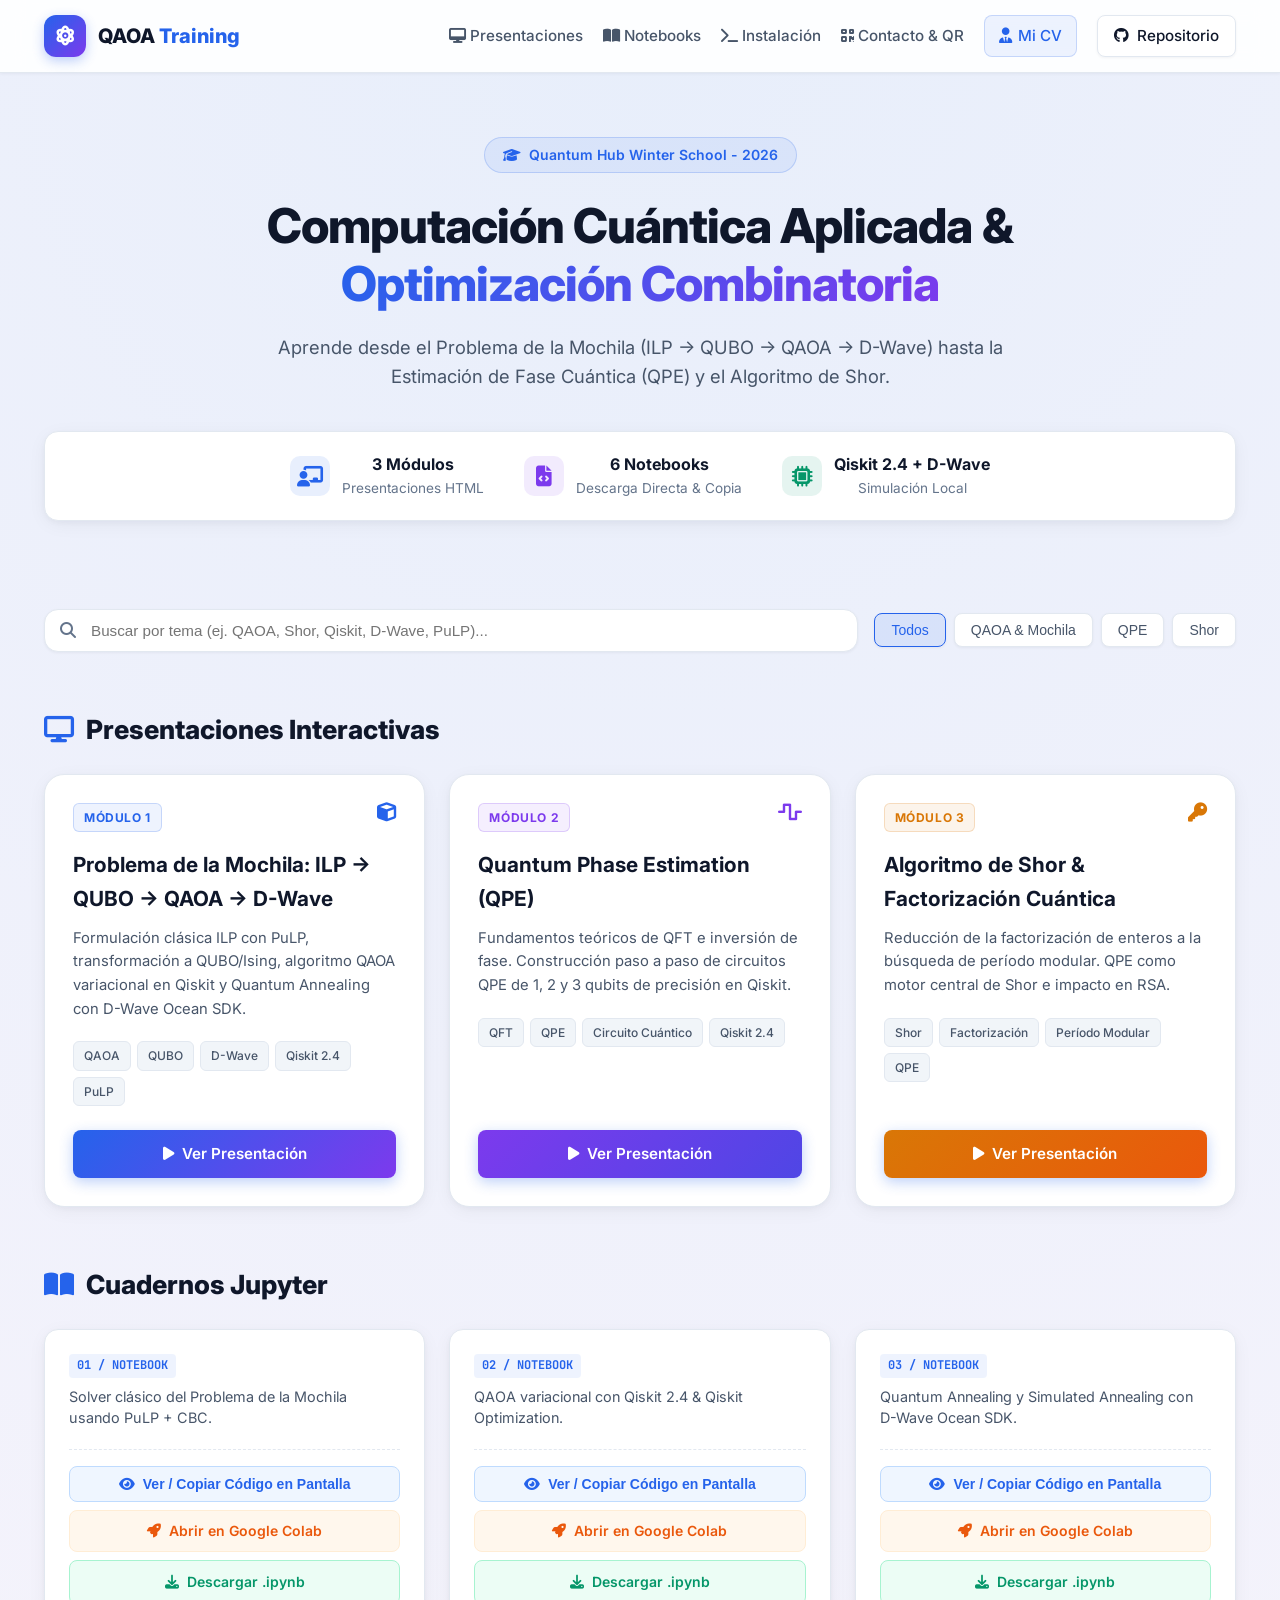
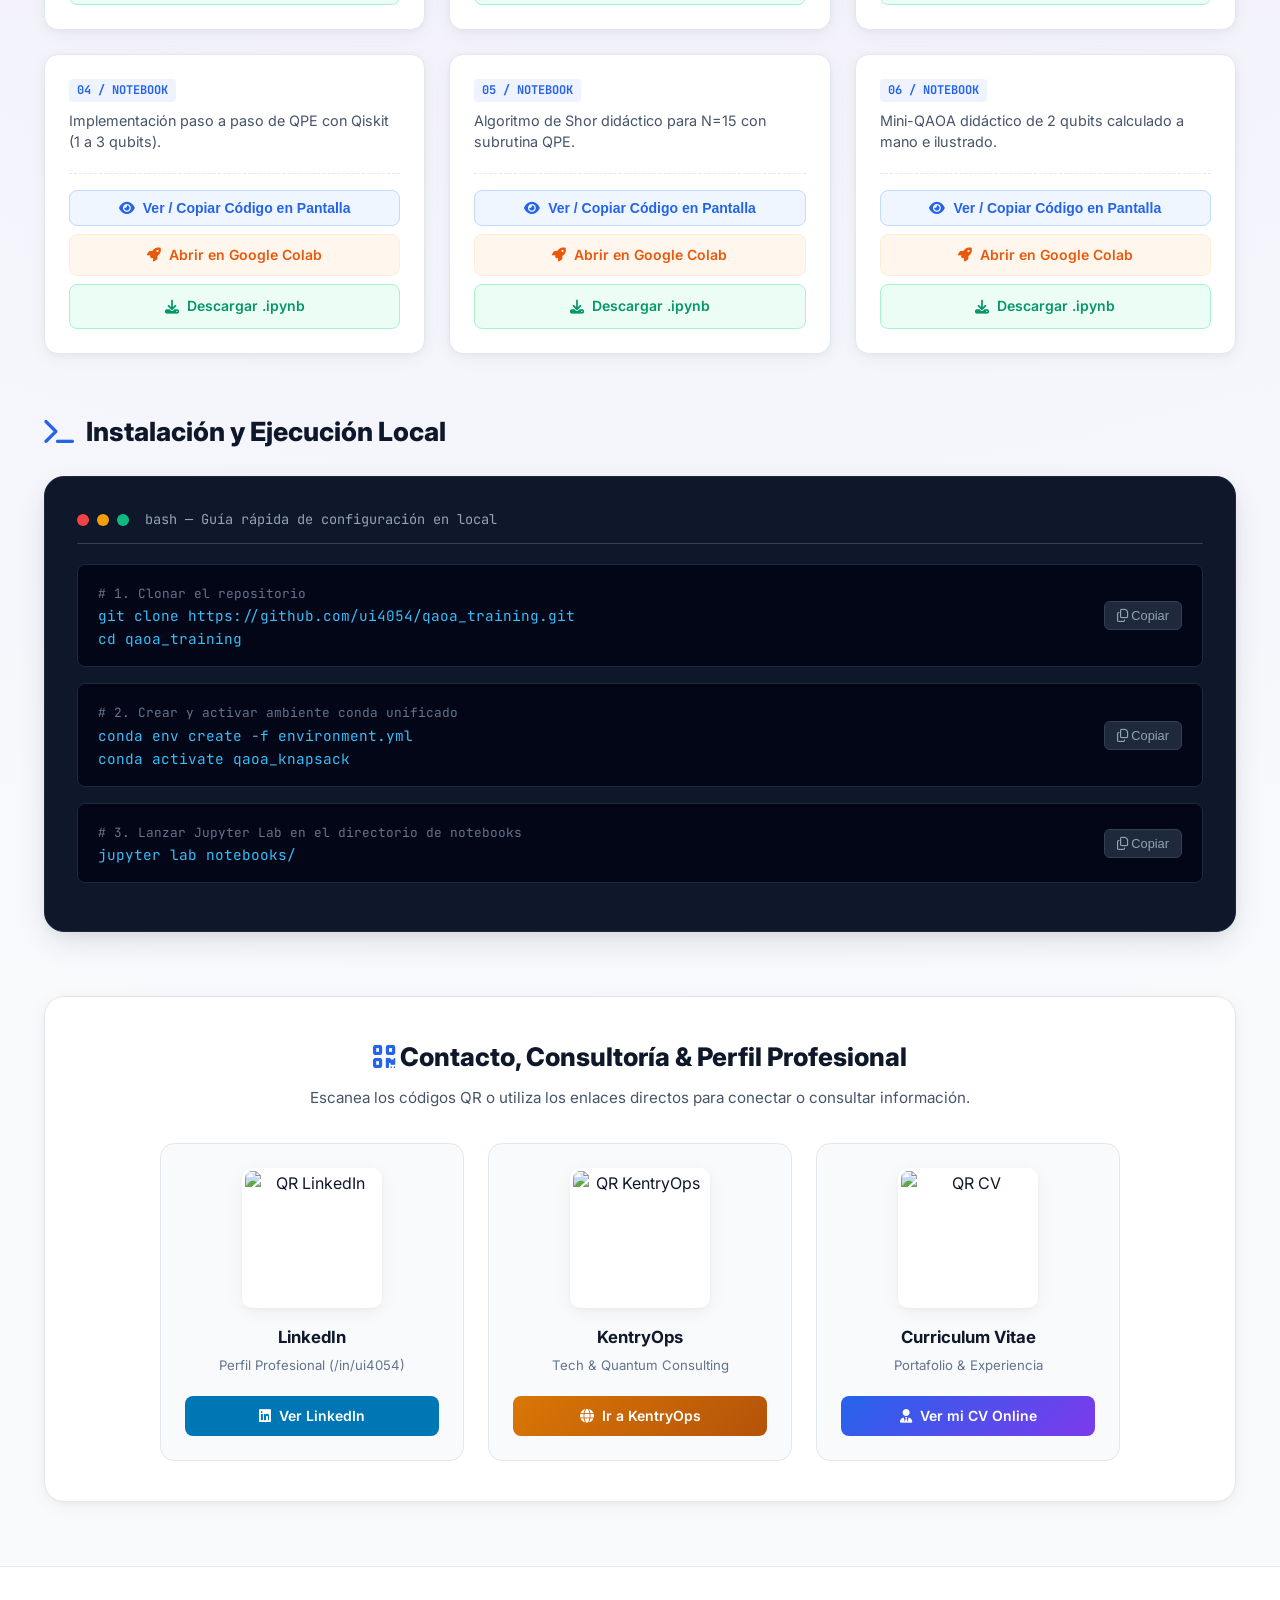
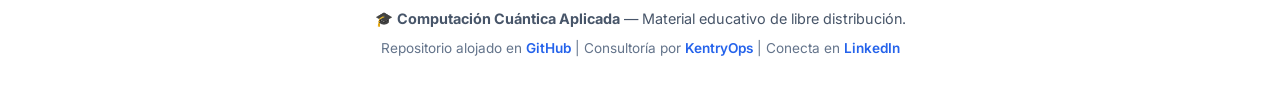
==== commit edc2ec86: "Global landing page update" ====
--- a/index.html
+++ b/index.html
@@ -4,16 +4,19 @@
 <head>
   <meta charset="utf-8">
   <meta name="viewport" content="width=device-width, initial-scale=1.0">
-  
+
   <!-- Título y Metadatos de SEO -->
-  <title>Computación Cuántica Aplicada — Hub Didáctico &amp; Presentaciones</title>
-  <meta name="description" content="Portal educativo interactivo sobre optimización combinatoria (QAOA, Quantum Annealing), Quantum Phase Estimation y Algoritmo de Shor. Presentaciones Reveal.js y notebooks Jupyter.">
+  <title>Computación Cuántica Aplicada &amp; Presentaciones</title>
+  <meta name="description"
+    content="Portal educativo interactivo sobre optimización combinatoria (QAOA, Quantum Annealing), Quantum Phase Estimation y Algoritmo de Shor. Presentaciones Reveal.js y notebooks Jupyter.">
   <meta name="author" content="KentryOps &amp; ui4054">
 
   <!-- Fuentes Externas (Google Fonts) -->
   <link rel="preconnect" href="https://fonts.googleapis.com">
   <link rel="preconnect" href="https://fonts.gstatic.com" crossorigin>
-  <link href="https://fonts.googleapis.com/css2?family=Inter:wght@300;400;500;600;700;800&family=JetBrains+Mono:wght@400;500;700&display=swap" rel="stylesheet">
+  <link
+    href="https://fonts.googleapis.com/css2?family=Inter:wght@300;400;500;600;700;800&family=JetBrains+Mono:wght@400;500;700&display=swap"
+    rel="stylesheet">
 
   <!-- Iconografía FontAwesome -->
   <link rel="stylesheet" href="https://cdnjs.cloudflare.com/ajax/libs/font-awesome/6.5.1/css/all.min.css">
@@ -21,7 +24,9 @@
   <!-- Hoja de Estilos Modular Externa (Separación de Responsabilidades CSS) -->
   <link rel="stylesheet" href="css/styles.css">
 
-  <!-- Lógica de Interacción JavaScript Externa (Carga Diferida) -->
+  <!-- Base de datos embebida de cuadernos para funcionamiento 100% offline (file://) -->
+  <script src="js/notebooks_data.js"></script>
+  <!-- Lógica de Interacción JavaScript Externa -->
   <script src="js/main.js" defer></script>
 </head>
 
@@ -38,7 +43,7 @@
         </div>
         <div class="logo-text">QAOA <span>Training</span></div>
       </a>
-      
+
       <!-- Menú de Navegación -->
       <nav>
         <ul class="nav-links">
@@ -47,12 +52,14 @@
           <li><a href="#instalacion"><i class="fa-solid fa-terminal"></i> Instalación</a></li>
           <li><a href="#contacto"><i class="fa-solid fa-qrcode"></i> Contacto &amp; QR</a></li>
           <li>
-            <a href="https://ui4054.github.io/me/" target="_blank" class="btn-cv-nav" title="Ver mi Curriculum Vitae Online">
+            <a href="https://ui4054.github.io/me/" target="_blank" class="btn-cv-nav"
+              title="Ver mi Curriculum Vitae Online">
               <i class="fa-solid fa-user-tie"></i> Mi CV
             </a>
           </li>
           <li>
-            <a href="https://github.com/ui4054/qaoa_training" target="_blank" class="btn-git" title="Repositorio oficial en GitHub">
+            <a href="https://github.com/ui4054/qaoa_training" target="_blank" class="btn-git"
+              title="Repositorio oficial en GitHub">
               <i class="fa-brands fa-github"></i> Repositorio
             </a>
           </li>
@@ -69,14 +76,15 @@
     <!-- SECCIÓN HERO DE BIENVENIDA -->
     <section class="hero">
       <div class="hero-badge">
-        <i class="fa-solid fa-graduation-cap"></i> Material Didáctico Universitario
+        <i class="fa-solid fa-graduation-cap"></i> Quantum Hub Winter School - 2026
       </div>
       <h1 class="hero-title">
         Computación Cuántica Aplicada &amp;<br>
         <span class="gradient-text">Optimización Combinatoria</span>
       </h1>
       <p class="hero-subtitle">
-        Aprende desde el Problema de la Mochila (ILP → QUBO → QAOA → D-Wave) hasta la Estimación de Fase Cuántica (QPE) y el Algoritmo de Shor.
+        Aprende desde el Problema de la Mochila (ILP → QUBO → QAOA → D-Wave) hasta la Estimación de Fase Cuántica (QPE)
+        y el Algoritmo de Shor.
       </p>
 
       <!-- Resumen de Métricas del Curso -->
@@ -115,7 +123,8 @@
     <section class="filter-section" aria-label="Buscador y filtros">
       <div class="search-box">
         <i class="fa-solid fa-magnifying-glass"></i>
-        <input type="text" id="searchInput" class="search-input" placeholder="Buscar por tema (ej. QAOA, Shor, Qiskit, D-Wave, PuLP)...">
+        <input type="text" id="searchInput" class="search-input"
+          placeholder="Buscar por tema (ej. QAOA, Shor, Qiskit, D-Wave, PuLP)...">
       </div>
       <div class="filter-tags">
         <button class="tag-btn active" data-filter="all">Todos</button>
@@ -129,7 +138,7 @@
     <section id="presentaciones">
       <div class="section-header">
         <h2 class="section-title">
-          <i class="fa-solid fa-display"></i> Presentaciones Interactivas (Reveal.js)
+          <i class="fa-solid fa-display"></i> Presentaciones Interactivas
         </h2>
       </div>
 
@@ -144,7 +153,8 @@
             </div>
             <h3 class="card-title">Problema de la Mochila: ILP → QUBO → QAOA → D-Wave</h3>
             <p class="card-desc">
-              Formulación clásica ILP con PuLP, transformación a QUBO/Ising, algoritmo QAOA variacional en Qiskit y Quantum Annealing con D-Wave Ocean SDK.
+              Formulación clásica ILP con PuLP, transformación a QUBO/Ising, algoritmo QAOA variacional en Qiskit y
+              Quantum Annealing con D-Wave Ocean SDK.
             </p>
             <div class="tags-list">
               <span class="badge-tag">QAOA</span>
@@ -165,12 +175,15 @@
         <article class="card-pres" data-tags="qpe qft fase precision qiskit">
           <div>
             <div class="card-header">
-              <span class="mod-badge" style="color: var(--accent-purple); background: rgba(124, 58, 237, 0.08); border-color: rgba(124, 58, 237, 0.2);">Módulo 2</span>
+              <span class="mod-badge"
+                style="color: var(--accent-purple); background: rgba(124, 58, 237, 0.08); border-color: rgba(124, 58, 237, 0.2);">Módulo
+                2</span>
               <i class="fa-solid fa-wave-square" style="color: var(--accent-purple); font-size: 1.2rem;"></i>
             </div>
             <h3 class="card-title">Quantum Phase Estimation (QPE)</h3>
             <p class="card-desc">
-              Fundamentos teóricos de QFT e inversión de fase. Construcción paso a paso de circuitos QPE de 1, 2 y 3 qubits de precisión en Qiskit.
+              Fundamentos teóricos de QFT e inversión de fase. Construcción paso a paso de circuitos QPE de 1, 2 y 3
+              qubits de precisión en Qiskit.
             </p>
             <div class="tags-list">
               <span class="badge-tag">QFT</span>
@@ -180,7 +193,8 @@
             </div>
           </div>
           <div class="card-actions">
-            <a href="presentation/quantum_phase_estimation.html" target="_blank" class="btn-primary" style="background: linear-gradient(135deg, #7c3aed 0%, #4f46e5 100%);">
+            <a href="presentation/quantum_phase_estimation.html" target="_blank" class="btn-primary"
+              style="background: linear-gradient(135deg, #7c3aed 0%, #4f46e5 100%);">
               <i class="fa-solid fa-play"></i> Ver Presentación
             </a>
           </div>
@@ -190,12 +204,15 @@
         <article class="card-pres" data-tags="shor rsa criptografia periodos factorizacion">
           <div>
             <div class="card-header">
-              <span class="mod-badge" style="color: var(--accent-amber); background: rgba(217, 119, 6, 0.08); border-color: rgba(217, 119, 6, 0.2);">Módulo 3</span>
+              <span class="mod-badge"
+                style="color: var(--accent-amber); background: rgba(217, 119, 6, 0.08); border-color: rgba(217, 119, 6, 0.2);">Módulo
+                3</span>
               <i class="fa-solid fa-key" style="color: var(--accent-amber); font-size: 1.2rem;"></i>
             </div>
             <h3 class="card-title">Algoritmo de Shor &amp; Factorización Cuántica</h3>
             <p class="card-desc">
-              Reducción de la factorización de enteros a la búsqueda de período modular. QPE como motor central de Shor e impacto en RSA.
+              Reducción de la factorización de enteros a la búsqueda de período modular. QPE como motor central de Shor
+              e impacto en RSA.
             </p>
             <div class="tags-list">
               <span class="badge-tag">Shor</span>
@@ -205,7 +222,8 @@
             </div>
           </div>
           <div class="card-actions">
-            <a href="presentation/shor_presentation.html" target="_blank" class="btn-primary" style="background: linear-gradient(135deg, #d97706 0%, #ea580c 100%);">
+            <a href="presentation/shor_presentation.html" target="_blank" class="btn-primary"
+              style="background: linear-gradient(135deg, #d97706 0%, #ea580c 100%);">
               <i class="fa-solid fa-play"></i> Ver Presentación
             </a>
           </div>
@@ -218,25 +236,28 @@
     <section id="notebooks">
       <div class="section-header">
         <h2 class="section-title">
-          <i class="fa-solid fa-book-open"></i> Cuadernos Jupyter (.ipynb)
+          <i class="fa-solid fa-book-open"></i> Cuadernos Jupyter
         </h2>
       </div>
 
       <div class="grid-notebooks" id="notebooksGrid">
-
         <!-- Notebook 1 -->
         <article class="card-nb" data-tags="qaoa mochila ilp pulp clasico">
           <div>
             <div class="nb-header">
               <span class="nb-num">01 / NOTEBOOK</span>
             </div>
-            <h3 class="nb-name">01_solver_clasico.ipynb</h3>
             <p class="nb-desc">Solver clásico del Problema de la Mochila usando PuLP + CBC.</p>
           </div>
           <div class="nb-action-box">
-            <button class="btn-view-code" onclick="openNotebookModal('notebooks/01_solver_clasico.ipynb', '01_solver_clasico.ipynb')">
+            <button class="btn-view-code"
+              onclick="openNotebookModal('notebooks/01_solver_clasico.ipynb', '01_solver_clasico.ipynb')">
               <i class="fa-solid fa-eye"></i> Ver / Copiar Código en Pantalla
             </button>
+            <a href="https://colab.research.google.com/github/ui4054/qaoa_training/blob/master/notebooks/01_solver_clasico.ipynb"
+              target="_blank" class="btn-colab" title="Abrir y ejecutar en Google Colab">
+              <i class="fa-solid fa-rocket"></i> Abrir en Google Colab
+            </a>
             <a href="notebooks/01_solver_clasico.ipynb" download class="btn-dl" title="Descargar cuaderno 01">
               <i class="fa-solid fa-download"></i> Descargar .ipynb
             </a>
@@ -249,13 +270,17 @@
             <div class="nb-header">
               <span class="nb-num">02 / NOTEBOOK</span>
             </div>
-            <h3 class="nb-name">02_qaoa_qiskit.ipynb</h3>
             <p class="nb-desc">QAOA variacional con Qiskit 2.4 &amp; Qiskit Optimization.</p>
           </div>
           <div class="nb-action-box">
-            <button class="btn-view-code" onclick="openNotebookModal('notebooks/02_qaoa_qiskit.ipynb', '02_qaoa_qiskit.ipynb')">
+            <button class="btn-view-code"
+              onclick="openNotebookModal('notebooks/02_qaoa_qiskit.ipynb', '02_qaoa_qiskit.ipynb')">
               <i class="fa-solid fa-eye"></i> Ver / Copiar Código en Pantalla
             </button>
+            <a href="https://colab.research.google.com/github/ui4054/qaoa_training/blob/master/notebooks/02_qaoa_qiskit.ipynb"
+              target="_blank" class="btn-colab" title="Abrir y ejecutar en Google Colab">
+              <i class="fa-solid fa-rocket"></i> Abrir en Google Colab
+            </a>
             <a href="notebooks/02_qaoa_qiskit.ipynb" download class="btn-dl" title="Descargar cuaderno 02">
               <i class="fa-solid fa-download"></i> Descargar .ipynb
             </a>
@@ -268,13 +293,17 @@
             <div class="nb-header">
               <span class="nb-num">03 / NOTEBOOK</span>
             </div>
-            <h3 class="nb-name">03_quantum_annealing_dwave.ipynb</h3>
             <p class="nb-desc">Quantum Annealing y Simulated Annealing con D-Wave Ocean SDK.</p>
           </div>
           <div class="nb-action-box">
-            <button class="btn-view-code" onclick="openNotebookModal('notebooks/03_quantum_annealing_dwave.ipynb', '03_quantum_annealing_dwave.ipynb')">
+            <button class="btn-view-code"
+              onclick="openNotebookModal('notebooks/03_quantum_annealing_dwave.ipynb', '03_quantum_annealing_dwave.ipynb')">
               <i class="fa-solid fa-eye"></i> Ver / Copiar Código en Pantalla
             </button>
+            <a href="https://colab.research.google.com/github/ui4054/qaoa_training/blob/master/notebooks/03_quantum_annealing_dwave.ipynb"
+              target="_blank" class="btn-colab" title="Abrir y ejecutar en Google Colab">
+              <i class="fa-solid fa-rocket"></i> Abrir en Google Colab
+            </a>
             <a href="notebooks/03_quantum_annealing_dwave.ipynb" download class="btn-dl" title="Descargar cuaderno 03">
               <i class="fa-solid fa-download"></i> Descargar .ipynb
             </a>
@@ -287,13 +316,17 @@
             <div class="nb-header">
               <span class="nb-num">04 / NOTEBOOK</span>
             </div>
-            <h3 class="nb-name">04_quantum_phase_estimation.ipynb</h3>
             <p class="nb-desc">Implementación paso a paso de QPE con Qiskit (1 a 3 qubits).</p>
           </div>
           <div class="nb-action-box">
-            <button class="btn-view-code" onclick="openNotebookModal('notebooks/04_quantum_phase_estimation.ipynb', '04_quantum_phase_estimation.ipynb')">
+            <button class="btn-view-code"
+              onclick="openNotebookModal('notebooks/04_quantum_phase_estimation.ipynb', '04_quantum_phase_estimation.ipynb')">
               <i class="fa-solid fa-eye"></i> Ver / Copiar Código en Pantalla
             </button>
+            <a href="https://colab.research.google.com/github/ui4054/qaoa_training/blob/master/notebooks/04_quantum_phase_estimation.ipynb"
+              target="_blank" class="btn-colab" title="Abrir y ejecutar en Google Colab">
+              <i class="fa-solid fa-rocket"></i> Abrir en Google Colab
+            </a>
             <a href="notebooks/04_quantum_phase_estimation.ipynb" download class="btn-dl" title="Descargar cuaderno 04">
               <i class="fa-solid fa-download"></i> Descargar .ipynb
             </a>
@@ -306,13 +339,17 @@
             <div class="nb-header">
               <span class="nb-num">05 / NOTEBOOK</span>
             </div>
-            <h3 class="nb-name">05_shor_algorithm.ipynb</h3>
             <p class="nb-desc">Algoritmo de Shor didáctico para N=15 con subrutina QPE.</p>
           </div>
           <div class="nb-action-box">
-            <button class="btn-view-code" onclick="openNotebookModal('notebooks/05_shor_algorithm.ipynb', '05_shor_algorithm.ipynb')">
+            <button class="btn-view-code"
+              onclick="openNotebookModal('notebooks/05_shor_algorithm.ipynb', '05_shor_algorithm.ipynb')">
               <i class="fa-solid fa-eye"></i> Ver / Copiar Código en Pantalla
             </button>
+            <a href="https://colab.research.google.com/github/ui4054/qaoa_training/blob/master/notebooks/05_shor_algorithm.ipynb"
+              target="_blank" class="btn-colab" title="Abrir y ejecutar en Google Colab">
+              <i class="fa-solid fa-rocket"></i> Abrir en Google Colab
+            </a>
             <a href="notebooks/05_shor_algorithm.ipynb" download class="btn-dl" title="Descargar cuaderno 05">
               <i class="fa-solid fa-download"></i> Descargar .ipynb
             </a>
@@ -325,13 +362,17 @@
             <div class="nb-header">
               <span class="nb-num">06 / NOTEBOOK</span>
             </div>
-            <h3 class="nb-name">06_mini_qaoa.ipynb</h3>
             <p class="nb-desc">Mini-QAOA didáctico de 2 qubits calculado a mano e ilustrado.</p>
           </div>
           <div class="nb-action-box">
-            <button class="btn-view-code" onclick="openNotebookModal('notebooks/06_mini_qaoa.ipynb', '06_mini_qaoa.ipynb')">
+            <button class="btn-view-code"
+              onclick="openNotebookModal('notebooks/06_mini_qaoa.ipynb', '06_mini_qaoa.ipynb')">
               <i class="fa-solid fa-eye"></i> Ver / Copiar Código en Pantalla
             </button>
+            <a href="https://colab.research.google.com/github/ui4054/qaoa_training/blob/master/notebooks/06_mini_qaoa.ipynb"
+              target="_blank" class="btn-colab" title="Abrir y ejecutar en Google Colab">
+              <i class="fa-solid fa-rocket"></i> Abrir en Google Colab
+            </a>
             <a href="notebooks/06_mini_qaoa.ipynb" download class="btn-dl" title="Descargar cuaderno 06">
               <i class="fa-solid fa-download"></i> Descargar .ipynb
             </a>
@@ -345,7 +386,7 @@
     <section id="instalacion">
       <div class="section-header">
         <h2 class="section-title">
-          <i class="fa-solid fa-terminal"></i> Instalación y Ejecución Local (`git clone`)
+          <i class="fa-solid fa-terminal"></i> Instalación y Ejecución Local
         </h2>
       </div>
 
@@ -364,7 +405,8 @@
             <span class="cmd-text">git clone https://github.com/ui4054/qaoa_training.git</span><br>
             <span class="cmd-text">cd qaoa_training</span>
           </div>
-          <button class="btn-copy" onclick="copyText('git clone https://github.com/ui4054/qaoa_training.git &amp;&amp; cd qaoa_training', this)">
+          <button class="btn-copy"
+            onclick="copyText('git clone https://github.com/ui4054/qaoa_training.git &amp;&amp; cd qaoa_training', this)">
             <i class="fa-regular fa-copy"></i> Copiar
           </button>
         </div>
@@ -376,7 +418,8 @@
             <span class="cmd-text">conda env create -f environment.yml</span><br>
             <span class="cmd-text">conda activate qaoa_knapsack</span>
           </div>
-          <button class="btn-copy" onclick="copyText('conda env create -f environment.yml &amp;&amp; conda activate qaoa_knapsack', this)">
+          <button class="btn-copy"
+            onclick="copyText('conda env create -f environment.yml &amp;&amp; conda activate qaoa_knapsack', this)">
             <i class="fa-regular fa-copy"></i> Copiar
           </button>
         </div>
@@ -399,7 +442,8 @@
     <section id="contacto" class="contact-section">
       <div class="contact-header">
         <h2 class="contact-title">
-          <i class="fa-solid fa-qrcode" style="color: var(--accent-blue);"></i> Contacto, Consultoría &amp; Perfil Profesional
+          <i class="fa-solid fa-qrcode" style="color: var(--accent-blue);"></i> Contacto, Consultoría &amp; Perfil
+          Profesional
         </h2>
         <p class="contact-subtitle">
           Escanea los códigos QR o utiliza los enlaces directos para conectar o consultar información.
@@ -410,7 +454,9 @@
 
         <!-- QR LinkedIn -->
         <article class="qr-card">
-          <img src="https://api.qrserver.com/v1/create-qr-code/?size=150x150&amp;data=https://www.linkedin.com/in/ui4054/" alt="QR LinkedIn" class="qr-img" loading="lazy">
+          <img
+            src="https://api.qrserver.com/v1/create-qr-code/?size=150x150&amp;data=https://www.linkedin.com/in/ui4054/"
+            alt="QR LinkedIn" class="qr-img" loading="lazy">
           <div class="qr-label">LinkedIn</div>
           <div class="qr-sub">Perfil Profesional (/in/ui4054)</div>
           <a href="https://www.linkedin.com/in/ui4054/" target="_blank" class="btn-qr-link btn-linkedin">
@@ -420,7 +466,8 @@
 
         <!-- QR KentryOps -->
         <article class="qr-card">
-          <img src="https://api.qrserver.com/v1/create-qr-code/?size=150x150&amp;data=https://www.kentryops.com" alt="QR KentryOps" class="qr-img" loading="lazy">
+          <img src="https://api.qrserver.com/v1/create-qr-code/?size=150x150&amp;data=https://www.kentryops.com"
+            alt="QR KentryOps" class="qr-img" loading="lazy">
           <div class="qr-label">KentryOps</div>
           <div class="qr-sub">Tech &amp; Quantum Consulting</div>
           <a href="https://www.kentryops.com" target="_blank" class="btn-qr-link btn-kentry">
@@ -430,7 +477,8 @@
 
         <!-- QR CV -->
         <article class="qr-card">
-          <img src="https://api.qrserver.com/v1/create-qr-code/?size=150x150&amp;data=https://ui4054.github.io/me/" alt="QR CV" class="qr-img" loading="lazy">
+          <img src="https://api.qrserver.com/v1/create-qr-code/?size=150x150&amp;data=https://ui4054.github.io/me/"
+            alt="QR CV" class="qr-img" loading="lazy">
           <div class="qr-label">Curriculum Vitae</div>
           <div class="qr-sub">Portafolio &amp; Experiencia</div>
           <a href="https://ui4054.github.io/me/" target="_blank" class="btn-qr-link btn-cv">
@@ -450,7 +498,7 @@
     <div class="modal-window">
       <div class="modal-header">
         <h3 id="modalTitle" class="modal-title">
-          <i class="fa-solid fa-code"></i> Vista Previa del Cuaderno
+          Vista previa
         </h3>
         <button id="closeModalBtn" class="btn-close-modal" aria-label="Cerrar modal">&times;</button>
       </div>
@@ -459,9 +507,13 @@
       </div>
       <div class="modal-footer">
         <div class="modal-btn-group">
-          <button id="copyPythonBtn" class="btn-copy" style="padding: 10px 18px; font-size: 0.9rem; background: var(--accent-blue); color: #fff; border: none;">
+          <button id="copyPythonBtn" class="btn-copy"
+            style="padding: 10px 18px; font-size: 0.9rem; background: var(--accent-blue); color: #fff; border: none;">
             <i class="fa-regular fa-copy"></i> Copiar Código Python
           </button>
+          <a id="modalColabBtn" href="#" target="_blank" class="btn-colab" style="width: auto; padding: 10px 18px;">
+            <i class="fa-solid fa-rocket"></i> Abrir en Colab
+          </a>
         </div>
         <a id="modalDownloadBtn" href="#" download class="btn-dl" style="width: auto; padding: 10px 18px;">
           <i class="fa-solid fa-download"></i> Descargar .ipynb
@@ -476,17 +528,14 @@
   <footer>
     <div class="container">
       <p>🎓 <strong>Computación Cuántica Aplicada</strong> — Material educativo de libre distribución.</p>
-      <p style="margin-top: 8px; font-size: 0.95rem;">
-        <a href="https://ui4054.github.io/me/" target="_blank" style="font-weight: 700; color: var(--accent-blue);">
-          <i class="fa-solid fa-address-card"></i> Visita mi CV (Curriculum Vitae): https://ui4054.github.io/me/
-        </a>
-      </p>
       <p style="margin-top: 8px; font-size: 0.85rem; color: var(--text-subtle);">
-        Repositorio alojado en <a href="https://github.com/ui4054/qaoa_training" target="_blank">GitHub</a> | Consultoría por <a href="https://www.kentryops.com" target="_blank">KentryOps</a> | Conecta en <a href="https://www.linkedin.com/in/ui4054/" target="_blank">LinkedIn</a>
+        Repositorio alojado en <a href="https://github.com/ui4054/qaoa_training" target="_blank">GitHub</a> |
+        Consultoría por <a href="https://www.kentryops.com" target="_blank">KentryOps</a> | Conecta en <a
+          href="https://www.linkedin.com/in/ui4054/" target="_blank">LinkedIn</a>
       </p>
     </div>
   </footer>
 
 </body>
 
-</html>
+</html>
--- a/css/styles.css
+++ b/css/styles.css
@@ -33,6 +33,7 @@
   --accent-cyan: #0284c7;      /* Cian: Algoritmos y Circuitos */
   --accent-green: #059669;     /* Esmeralda: Botón de descarga de notebooks */
   --accent-amber: #d97706;     /* Ámbar: Algoritmo de Shor & Criptografía */
+  --accent-colab: #ea580c;     /* Naranja Colab */
   
   /* Gradientes de Marca */
   --gradient-hero: radial-gradient(circle at 50% 0%, rgba(37, 99, 235, 0.08) 0%, rgba(124, 58, 237, 0.04) 50%, transparent 80%);
@@ -483,7 +484,7 @@
 }
 
 /* --------------------------------------------------------------------------
-   8. TARJETAS DE NOTEBOOKS (LAYOUT VERTICAL Y BOTONES DOBLES)
+   8. TARJETAS DE NOTEBOOKS (BOTONES DE ACCIÓN MÚLTIPLE)
    -------------------------------------------------------------------------- */
 .grid-notebooks {
   display: grid;
@@ -594,6 +595,30 @@
   background: rgba(37, 99, 235, 0.12);
   border-color: var(--accent-blue);
   transform: translateY(-1px);
+}
+
+.btn-colab {
+  width: 100%;
+  background: #fff7ed;
+  border: 1px solid #ffedd5;
+  color: var(--accent-colab);
+  padding: 9px 16px;
+  border-radius: var(--radius-sm);
+  text-decoration: none;
+  font-size: 0.875rem;
+  font-weight: 600;
+  display: flex;
+  align-items: center;
+  justify-content: center;
+  gap: 8px;
+  transition: all 0.2s ease;
+}
+
+.btn-colab:hover {
+  background: #ffedd5;
+  border-color: var(--accent-colab);
+  transform: translateY(-1px);
+  box-shadow: 0 4px 12px rgba(234, 88, 12, 0.15);
 }
 
 /* --------------------------------------------------------------------------
@@ -912,6 +937,7 @@
 .modal-btn-group {
   display: flex;
   gap: 10px;
+  flex-wrap: wrap;
 }
 
 /* --------------------------------------------------------------------------
